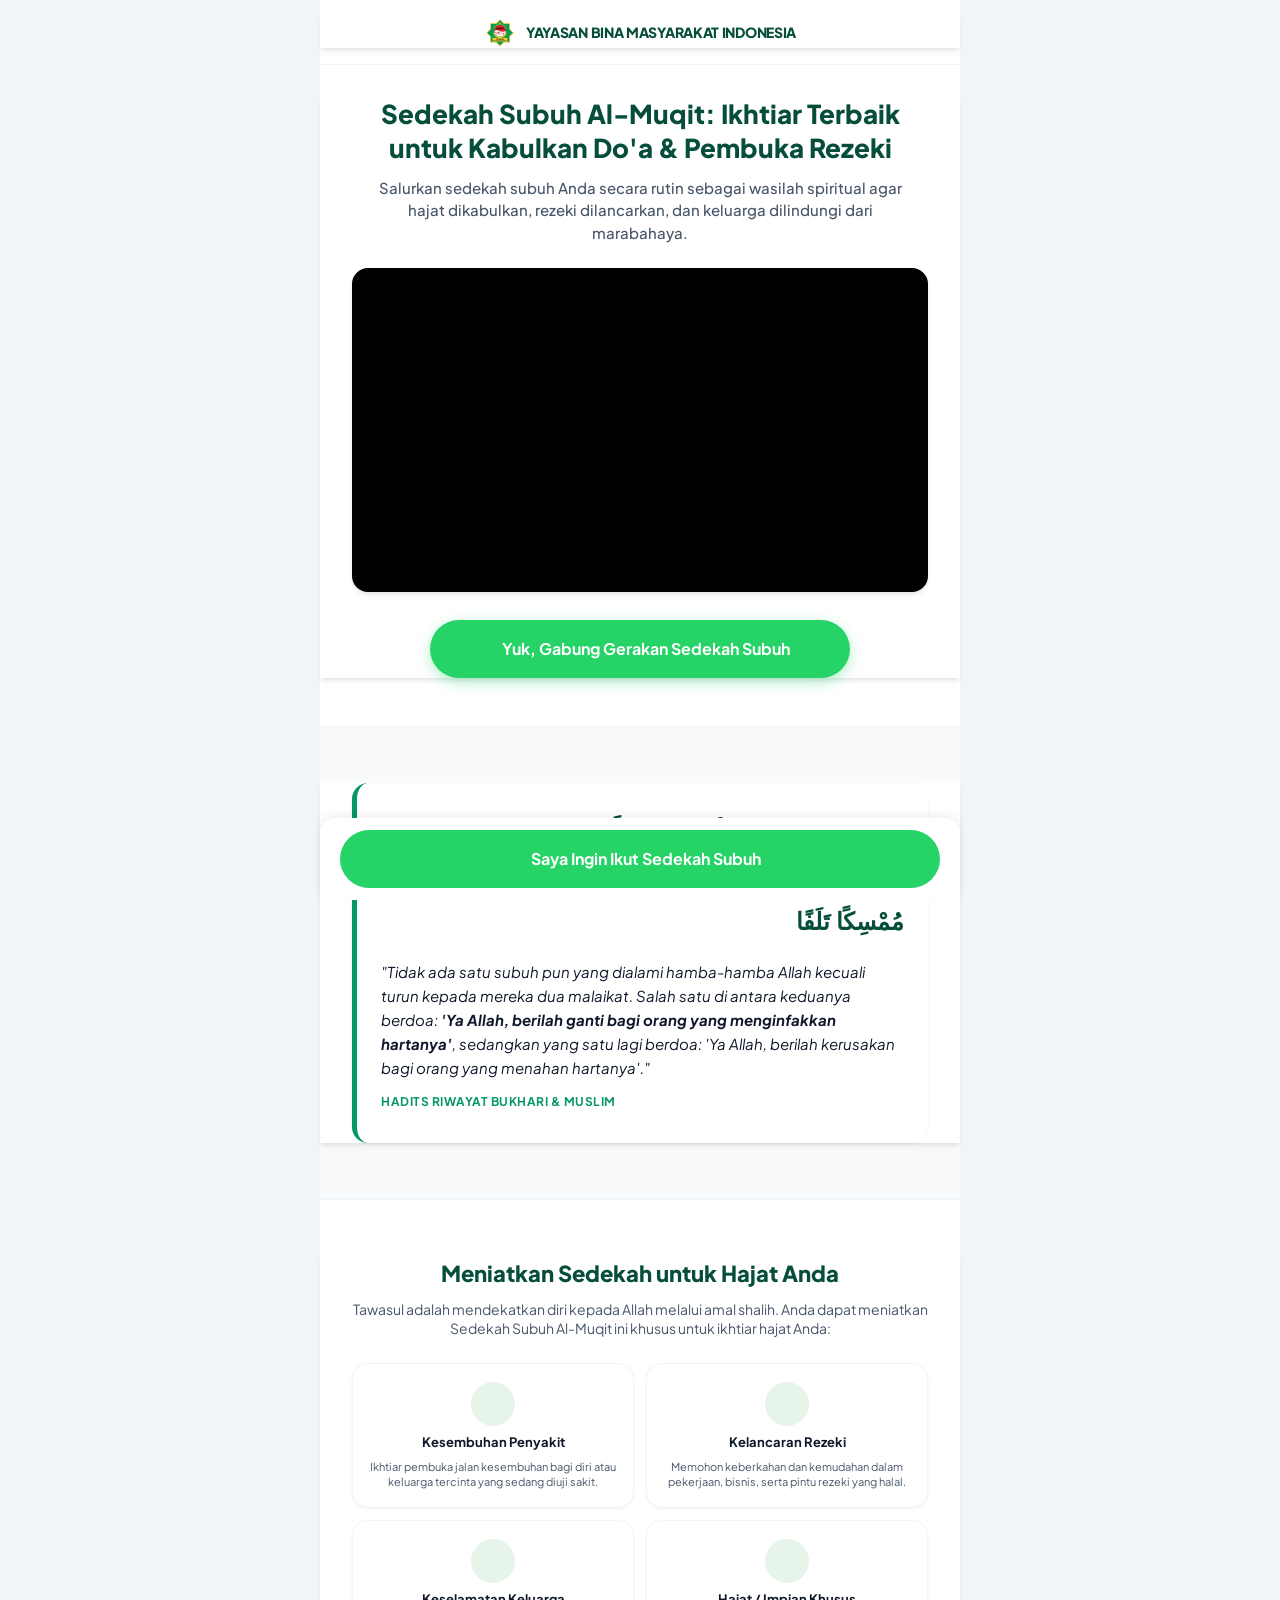
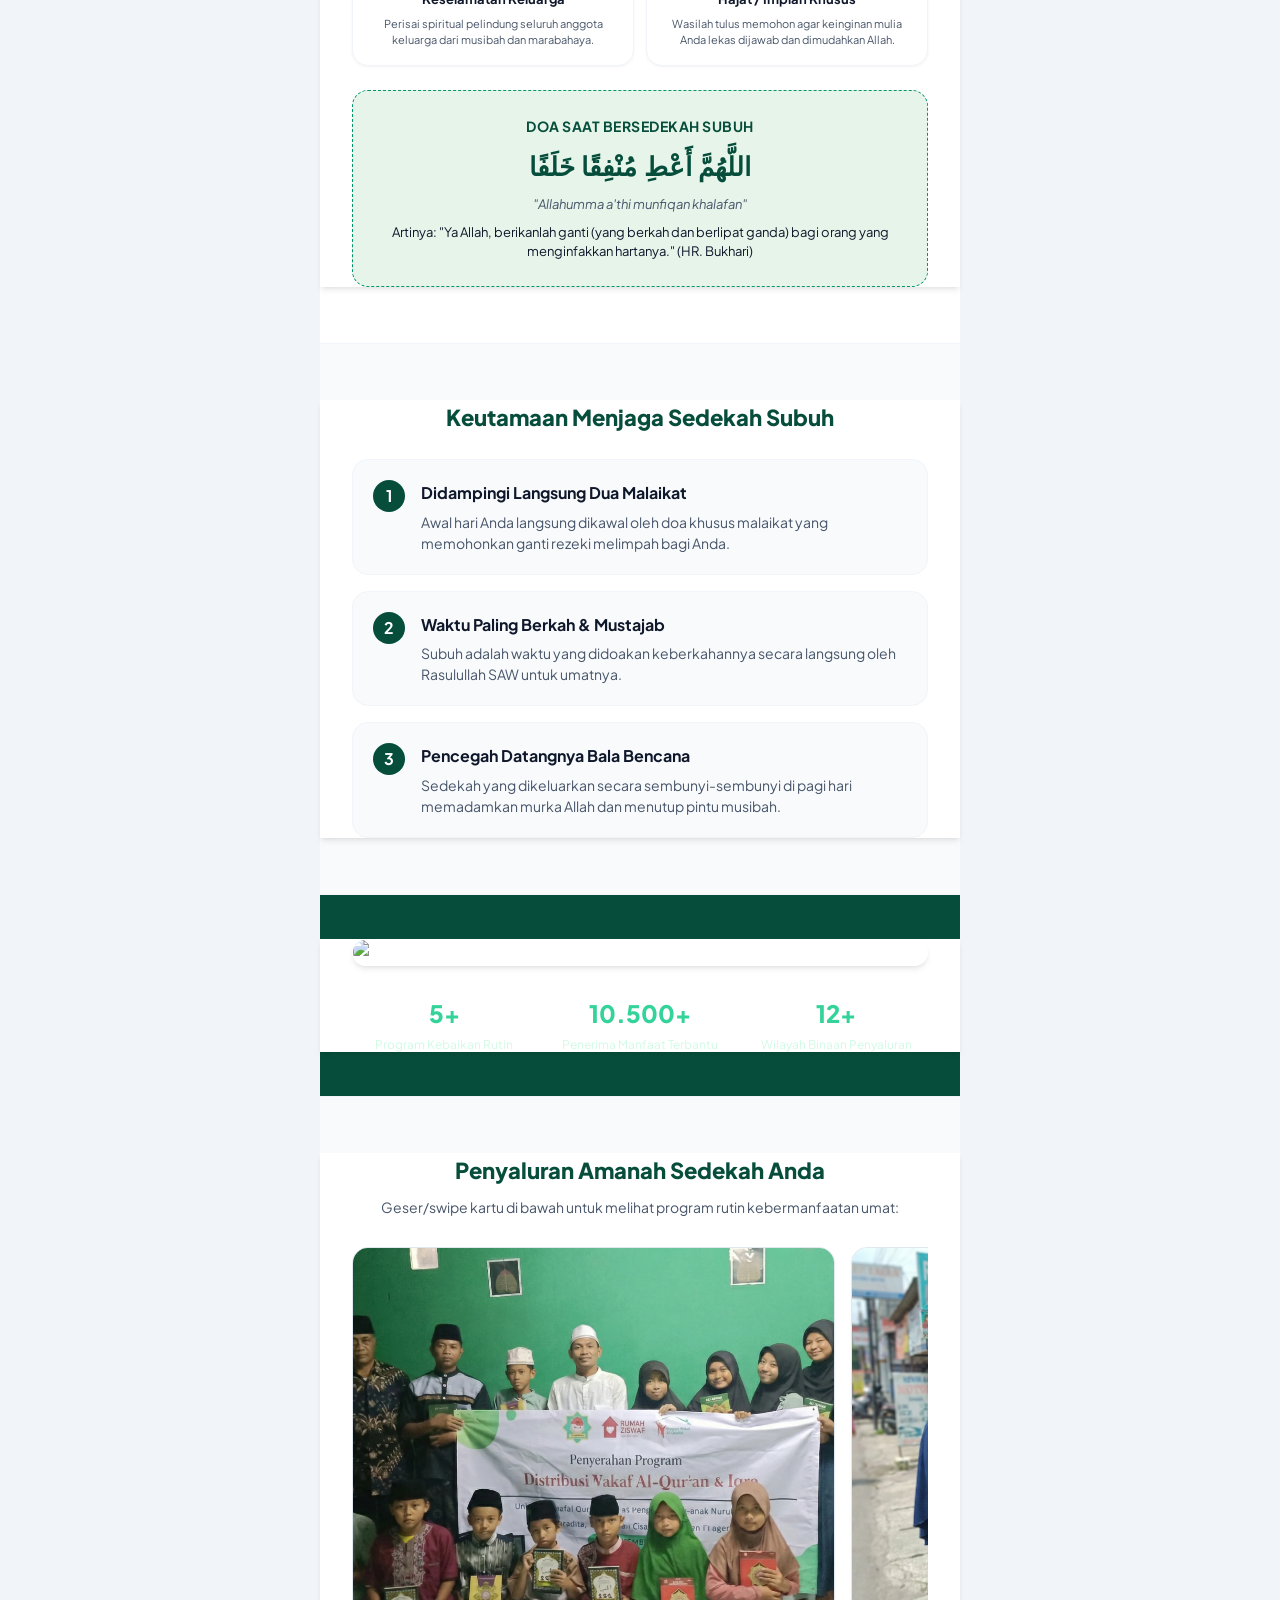
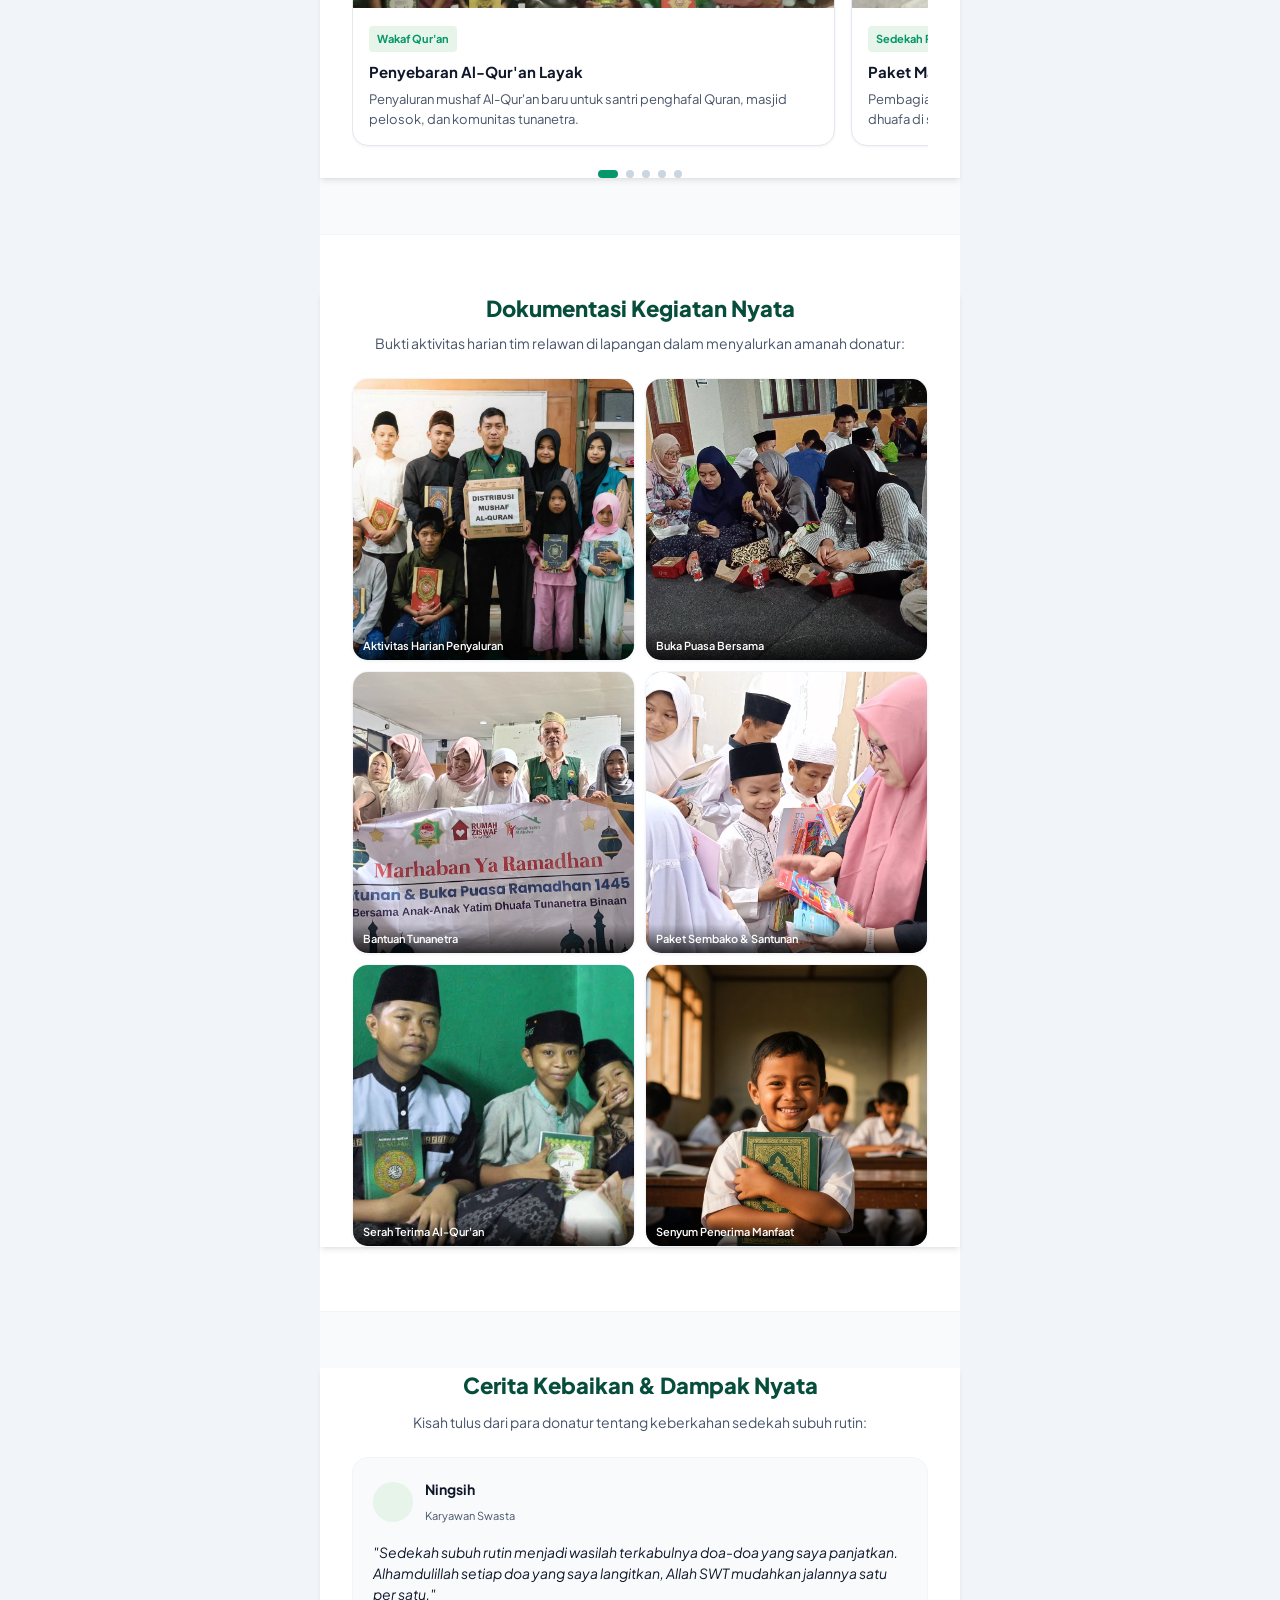
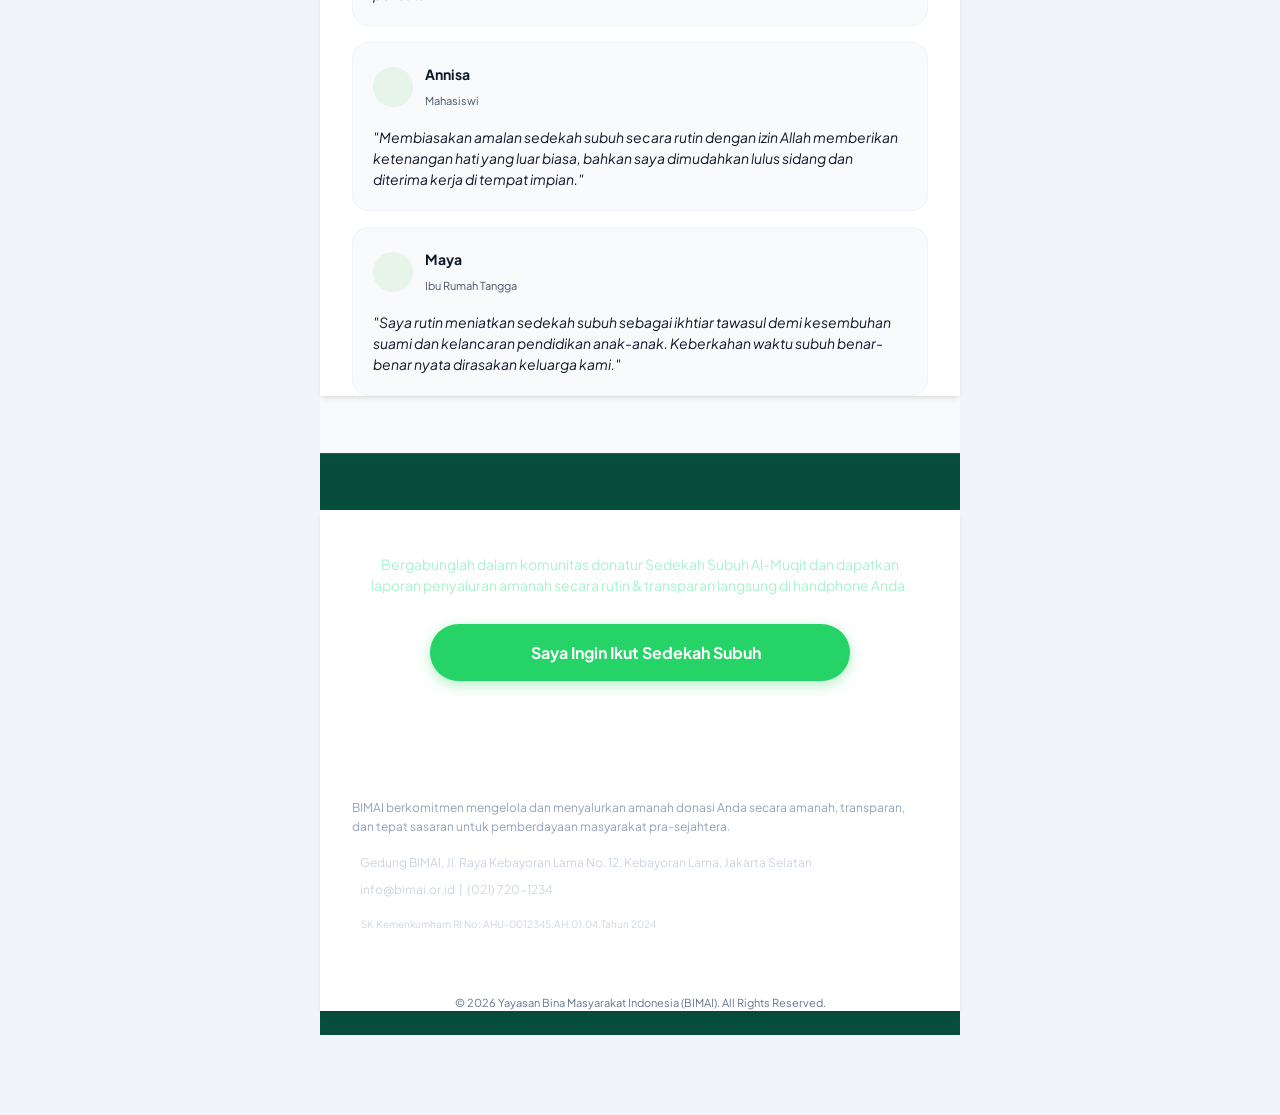
==== index.html @ 38bd503f "first commit" ====
<!DOCTYPE html>
<html lang="id">
<head>
  <meta charset="UTF-8">
  <meta name="viewport" content="width=device-width, initial-scale=1.0">
  <title>Sedekah Subuh Al-Muqit - Ikhtiar Kabulkan Do'a & Pembuka Rezeki</title>
  <meta name="description" content="Bergabunglah dengan program Sedekah Subuh Al-Muqit dari BIMAI. Ikhtiar rutin sebagai wasilah terkabulnya doa, pembuka rezeki, dan penolak bala bencana.">
  <link rel="stylesheet" href="style.css">
  <link rel="shortcut icon" href="images/bimai.ico" type="image/x-icon">
  <!-- RemixIcon CDN untuk ikon WA dan ikon pendukung yang tajam -->
  <link href="https://cdn.jsdelivr.net/npm/remixicon@4.2.0/fonts/remixicon.css" rel="stylesheet">
</head>
<body>

  <!-- Header Brand -->
  <header class="brand-header">
    <div class="container brand-container">
      <img src="images/bimai.ico" alt="Logo BIMAI" class="brand-logo" onerror="this.src='images/bimai-hero.ico'">
      <span class="brand-title">Yayasan Bina Masyarakat Indonesia</span>
    </div>
  </header>

  <!-- Hero Section -->
  <section class="hero">
    <div class="container">
      <h1>Sedekah Subuh Al-Muqit: Ikhtiar Terbaik untuk Kabulkan Do'a & Pembuka Rezeki</h1>
      <p>Salurkan sedekah subuh Anda secara rutin sebagai wasilah spiritual agar hajat dikabulkan, rezeki dilancarkan, dan keluarga dilindungi dari marabahaya.</p>
      
      <!-- Video YouTube -->
      <div class="video-container">
        <iframe 
          src="https://www.youtube.com/embed/Hji4u691yZk?autoplay=1&mute=0&rel=0" 
          title="Video Penjelasan Sedekah Subuh Al-Muqit" 
          allow="accelerometer; autoplay; clipboard-write; encrypted-media; gyroscope; picture-in-picture; web-share" 
          referrerpolicy="strict-origin-when-cross-origin" 
          allowfullscreen>
        </iframe>
      </div>

      <!-- CTA Button Utama -->
      <a href="https://chat.whatsapp.com/K123456789abc" class="btn-whatsapp" id="cta-hero" target="_blank" rel="noopener noreferrer">
        <i class="ri-whatsapp-fill"></i>
        Yuk, Gabung Gerakan Sedekah Subuh
      </a>
    </div>
  </section>

  <!-- Dalil & Ayat Section -->
  <section class="dalil-section bg-alt">
    <div class="container">
      <div class="dalil-card">
        <p class="dalil-arabic">مَا مِنْ يَوْmٍ يُصْبِحُ الْعِبَادُ فِيهِ إِلاَّ مَلَكَانِ يَنْزِلاَنِ فَيَقُولُ أَحَدُهُمَا اللَّهُمَّ أَعْطِ مُنْفِقًا خَلَفًا ، وَيَقُولُ الآخَرُ اللَّهُمَّ أَعْطِ مُمْسِكًا تَلَفًا</p>
        <p class="dalil-translation">
          "Tidak ada satu subuh pun yang dialami hamba-hamba Allah kecuali turun kepada mereka dua malaikat. Salah satu di antara keduanya berdoa: <strong>'Ya Allah, berilah ganti bagi orang yang menginfakkan hartanya'</strong>, sedangkan yang satu lagi berdoa: 'Ya Allah, berilah kerusakan bagi orang yang menahan hartanya'."
        </p>
        <p class="dalil-source">Hadits Riwayat Bukhari & Muslim</p>
      </div>
    </div>
  </section>

  <!-- Wasilah / Tawasul Hajat Section (ATM - Turning Point) -->
  <section>
    <div class="container">
      <h2 class="wasilah-title">Meniatkan Sedekah untuk Hajat Anda</h2>
      <p class="wasilah-subtitle">Tawasul adalah mendekatkan diri kepada Allah melalui amal shalih. Anda dapat meniatkan Sedekah Subuh Al-Muqit ini khusus untuk ikhtiar hajat Anda:</p>
      
      <div class="wasilah-grid">
        <!-- Wasilah 1 -->
        <div class="wasilah-card">
          <div class="wasilah-icon"><i class="ri-heart-pulse-line"></i></div>
          <h4>Kesembuhan Penyakit</h4>
          <p>Ikhtiar pembuka jalan kesembuhan bagi diri atau keluarga tercinta yang sedang diuji sakit.</p>
        </div>
        
        <!-- Wasilah 2 -->
        <div class="wasilah-card">
          <div class="wasilah-icon"><i class="ri-briefcase-line"></i></div>
          <h4>Kelancaran Rezeki</h4>
          <p>Memohon keberkahan dan kemudahan dalam pekerjaan, bisnis, serta pintu rezeki yang halal.</p>
        </div>
        
        <!-- Wasilah 3 -->
        <div class="wasilah-card">
          <div class="wasilah-icon"><i class="ri-home-4-line"></i></div>
          <h4>Keselamatan Keluarga</h4>
          <p>Perisai spiritual pelindung seluruh anggota keluarga dari musibah dan marabahaya.</p>
        </div>
        
        <!-- Wasilah 4 -->
        <div class="wasilah-card">
          <div class="wasilah-icon"><i class="ri-compass-3-line"></i></div>
          <h4>Hajat / Impian Khusus</h4>
          <p>Wasilah tulus memohon agar keinginan mulia Anda lekas dijawab dan dimudahkan Allah.</p>
        </div>
      </div>

      <!-- Lafadz Doa Sedekah Subuh (Edukasi Praktis) -->
      <div class="prayer-box">
        <p class="prayer-title">Doa Saat Bersedekah Subuh</p>
        <p class="prayer-arabic">اللَّهُمَّ أَعْطِ مُنْفِقًا خَلَفًا</p>
        <p class="prayer-latin">"Allahumma a'thi munfiqan khalafan"</p>
        <p class="prayer-translation">Artinya: "Ya Allah, berikanlah ganti (yang berkah dan berlipat ganda) bagi orang yang menginfakkan hartanya." (HR. Bukhari)</p>
      </div>
    </div>
  </section>

  <!-- Keutamaan Section -->
  <section class="bg-alt">
    <div class="container">
      <h2 class="keutamaan-title">Keutamaan Menjaga Sedekah Subuh</h2>
      <div class="benefit-list">
        
        <div class="benefit-item">
          <div class="benefit-number">1</div>
          <div class="benefit-text">
            <h3>Didampingi Langsung Dua Malaikat</h3>
            <p>Awal hari Anda langsung dikawal oleh doa khusus malaikat yang memohonkan ganti rezeki melimpah bagi Anda.</p>
          </div>
        </div>

        <div class="benefit-item">
          <div class="benefit-number">2</div>
          <div class="benefit-text">
            <h3>Waktu Paling Berkah & Mustajab</h3>
            <p>Subuh adalah waktu yang didoakan keberkahannya secara langsung oleh Rasulullah SAW untuk umatnya.</p>
          </div>
        </div>

        <div class="benefit-item">
          <div class="benefit-number">3</div>
          <div class="benefit-text">
            <h3>Pencegah Datangnya Bala Bencana</h3>
            <p>Sedekah yang dikeluarkan secara sembunyi-sembunyi di pagi hari memadamkan murka Allah dan menutup pintu musibah.</p>
          </div>
        </div>

      </div>
    </div>
  </section>

  <!-- Statistik Realisasi Section (ATM - Counter) -->
  <section class="stats-section">
    <div class="container">
      <!-- Media Dampak Utama -->
      <div class="stats-img-container">
        <img src="images/dampak.webp" alt="Laporan Penyaluran Dampak BIMAI" loading="lazy">
      </div>
      
      <div class="stats-grid">
        <div class="stats-item">
          <span class="stats-number">5+</span>
          <span class="stats-label">Program Kebaikan Rutin</span>
        </div>
        <div class="stats-item">
          <span class="stats-number">10.500+</span>
          <span class="stats-label">Penerima Manfaat Terbantu</span>
        </div>
        <div class="stats-item">
          <span class="stats-number">12+</span>
          <span class="stats-label">Wilayah Binaan Penyaluran</span>
        </div>
      </div>
    </div>
  </section>

  <!-- Galeri Penyaluran Amanah (Carousel Section) -->
  <section class="bg-alt">
    <div class="container">
      <h2 class="gallery-title">Penyaluran Amanah Sedekah Anda</h2>
      <p class="gallery-subtitle">Geser/swipe kartu di bawah untuk melihat program rutin kebermanfaatan umat:</p>
      
      <div class="gallery-carousel-wrapper">
        <div class="gallery-carousel" id="gallery-carousel">
          
          <!-- Item 1 -->
          <div class="gallery-item">
            <div class="gallery-img-container">
              <img src="images/distribusi-wakaf-qur'an.webp" alt="Distribusi Wakaf Quran" loading="lazy">
            </div>
            <div class="gallery-info">
              <span class="gallery-tag">Wakaf Qur'an</span>
              <h4>Penyebaran Al-Qur'an Layak</h4>
              <p>Penyaluran mushaf Al-Qur'an baru untuk santri penghafal Quran, masjid pelosok, dan komunitas tunanetra.</p>
            </div>
          </div>

          <!-- Item 2 -->
          <div class="gallery-item">
            <div class="gallery-img-container">
              <img src="images/jum'at-berkah.webp" alt="Program Jumat Berkah" loading="lazy">
            </div>
            <div class="gallery-info">
              <span class="gallery-tag">Sedekah Pangan</span>
              <h4>Paket Makanan Jumat Berkah</h4>
              <p>Pembagian makanan bergizi gratis untuk jemaah subuh, pekerja harian, dan dhuafa di sekitar kita.</p>
            </div>
          </div>

          <!-- Item 3 -->
          <div class="gallery-item">
            <div class="gallery-img-container">
              <img src="images/santunan.webp" alt="Santunan Yatim & Dhuafa" loading="lazy">
            </div>
            <div class="gallery-info">
              <span class="gallery-tag">Santunan Sosial</span>
              <h4>Santunan Tunanetra & Yatim</h4>
              <p>Penyaluran bantuan dana kebutuhan pokok dan pendampingan kesejahteraan bagi penyandang disabilitas serta anak yatim.</p>
            </div>
          </div>

          <!-- Item 4 -->
          <div class="gallery-item">
            <div class="gallery-img-container">
              <img src="images/program-rumah-belajar.jpg" alt="Rumah Belajar BIMAI" loading="lazy">
            </div>
            <div class="gallery-info">
              <span class="gallery-tag">Pendidikan Gratis</span>
              <h4>Pembinaan Rumah Belajar</h4>
              <p>Bimbingan belajar dan pendidikan karakter gratis bagi anak-anak dari keluarga pra-sejahtera agar tetap bisa meraih cita-cita.</p>
            </div>
          </div>

          <!-- Item 5 -->
          <div class="gallery-item">
            <div class="gallery-img-container">
              <img src="images/doa-bersama.webp" alt="Program Doa Bersama" loading="lazy">
            </div>
            <div class="gallery-info">
              <span class="gallery-tag">Doa Bersama</span>
              <h4>Doa Bersama Penerima Manfaat</h4>
              <p>Menyelenggarakan doa bersama santri yatim penghafal Quran untuk mendoakan hajat khusus para donatur.</p>
            </div>
          </div>

        </div>

        <!-- Carousel Dots -->
        <div class="carousel-dots">
          <span class="dot active" onclick="scrollToSlide(0)"></span>
          <span class="dot" onclick="scrollToSlide(1)"></span>
          <span class="dot" onclick="scrollToSlide(2)"></span>
          <span class="dot" onclick="scrollToSlide(3)"></span>
          <span class="dot" onclick="scrollToSlide(4)"></span>
        </div>
      </div>
    </div>
  </section>

  <!-- Galeri Dokumentasi Aktivitas Nyata Grid (Mewakili Semua Gambar Kegiatan) -->
  <section class="activity-grid-section">
    <div class="container">
      <h2 class="activity-grid-title">Dokumentasi Kegiatan Nyata</h2>
      <p class="activity-grid-subtitle">Bukti aktivitas harian tim relawan di lapangan dalam menyalurkan amanah donatur:</p>
      
      <div class="activity-grid">
        <!-- Foto 1: Activity Program -->
        <div class="activity-grid-item">
          <img src="images/activity-program.webp" alt="Aktivitas Harian Relawan" loading="lazy">
          <div class="activity-grid-caption">Aktivitas Harian Penyaluran</div>
        </div>

        <!-- Foto 2: Bukber -->
        <div class="activity-grid-item">
          <img src="images/bukber.webp" alt="Buka Puasa Bersama Dhuafa" loading="lazy">
          <div class="activity-grid-caption">Buka Puasa Bersama</div>
        </div>

        <!-- Foto 3: Tunanetra -->
        <div class="activity-grid-item">
          <img src="images/tunanetra.webp" alt="Pembinaan Tunanetra" loading="lazy">
          <div class="activity-grid-caption">Bantuan Tunanetra</div>
        </div>

        <!-- Foto 4: Santunan2 -->
        <div class="activity-grid-item">
          <img src="images/santunan2.webp" alt="Santunan Sembako Yatim" loading="lazy">
          <div class="activity-grid-caption">Paket Sembako & Santunan</div>
        </div>

        <!-- Foto 5: Wakaf Quran -->
        <div class="activity-grid-item">
          <img src="images/wakaf-quran.webp" alt="Serah Terima Al-Qur'an" loading="lazy">
          <div class="activity-grid-caption">Serah Terima Al-Qur'an</div>
        </div>

        <!-- Foto 6: Impact Photo -->
        <div class="activity-grid-item">
          <img src="images/impact-photo.jpg" alt="Senyum Kebahagiaan Dhuafa" loading="lazy">
          <div class="activity-grid-caption">Senyum Penerima Manfaat</div>
        </div>
      </div>
    </div>
  </section>

  <!-- Testimonials Section (ATM - Donatur Perspective) -->
  <section class="testi-section bg-alt">
    <div class="container">
      <h2 class="testi-title">Cerita Kebaikan & Dampak Nyata</h2>
      <p class="testi-subtitle">Kisah tulus dari para donatur tentang keberkahan sedekah subuh rutin:</p>
      
      <div class="testi-list">
        <!-- Testi 1 -->
        <div class="testi-item">
          <div class="testi-user">
            <div class="testi-avatar"><i class="ri-user-heart-line"></i></div>
            <div class="testi-meta">
              <h4>Ningsih</h4>
              <span>Karyawan Swasta</span>
            </div>
          </div>
          <div class="testi-stars">
            <i class="ri-star-fill"></i><i class="ri-star-fill"></i><i class="ri-star-fill"></i><i class="ri-star-fill"></i><i class="ri-star-fill"></i>
          </div>
          <p class="testi-content">
            "Sedekah subuh rutin menjadi wasilah terkabulnya doa-doa yang saya panjatkan. Alhamdulillah setiap doa yang saya langitkan, Allah SWT mudahkan jalannya satu per satu."
          </p>
        </div>

        <!-- Testi 2 -->
        <div class="testi-item">
          <div class="testi-user">
            <div class="testi-avatar"><i class="ri-user-star-line"></i></div>
            <div class="testi-meta">
              <h4>Annisa</h4>
              <span>Mahasiswi</span>
            </div>
          </div>
          <div class="testi-stars">
            <i class="ri-star-fill"></i><i class="ri-star-fill"></i><i class="ri-star-fill"></i><i class="ri-star-fill"></i><i class="ri-star-fill"></i>
          </div>
          <p class="testi-content">
            "Membiasakan amalan sedekah subuh secara rutin dengan izin Allah memberikan ketenangan hati yang luar biasa, bahkan saya dimudahkan lulus sidang dan diterima kerja di tempat impian."
          </p>
        </div>

        <!-- Testi 3 -->
        <div class="testi-item">
          <div class="testi-user">
            <div class="testi-avatar"><i class="ri-home-heart-line"></i></div>
            <div class="testi-meta">
              <h4>Maya</h4>
              <span>Ibu Rumah Tangga</span>
            </div>
          </div>
          <div class="testi-stars">
            <i class="ri-star-fill"></i><i class="ri-star-fill"></i><i class="ri-star-fill"></i><i class="ri-star-fill"></i><i class="ri-star-fill"></i>
          </div>
          <p class="testi-content">
            "Saya rutin meniatkan sedekah subuh sebagai ikhtiar tawasul demi kesembuhan suami dan kelancaran pendidikan anak-anak. Keberkahan waktu subuh benar-benar nyata dirasakan keluarga kami."
          </p>
        </div>
      </div>
    </div>
  </section>

  <!-- Bottom Area: Combined CTA & Footer (Unified Premium Dark Section) -->
  <footer class="bottom-area">
    <div class="container">
      
      <!-- Final CTA -->
      <div class="final-cta-block text-center">
        <h3>Mulai Keberkahan Subuh Anda Hari Ini</h3>
        <p>Bergabunglah dalam komunitas donatur Sedekah Subuh Al-Muqit dan dapatkan laporan penyaluran amanah secara rutin & transparan langsung di handphone Anda.</p>
        <a href="https://chat.whatsapp.com/K123456789abc" class="btn-whatsapp" id="cta-bottom" target="_blank" rel="noopener noreferrer">
          <i class="ri-whatsapp-fill"></i>
          Saya Ingin Ikut Sedekah Subuh
        </a>
      </div>
      
      <hr class="bottom-divider">
      
      <!-- Footer Info -->
      <div class="footer-info">
        <div class="footer-brand">
          <img src="images/bimai.ico" alt="Logo BIMAI" class="footer-logo" onerror="this.src='images/bimai-hero.ico'">
          <h4>Yayasan Bina Masyarakat Indonesia</h4>
        </div>
        <p class="footer-desc">BIMAI berkomitmen mengelola dan menyalurkan amanah donasi Anda secara amanah, transparan, dan tepat sasaran untuk pemberdayaan masyarakat pra-sejahtera.</p>
        
        <div class="footer-contact">
          <p><i class="ri-map-pin-line"></i> <span>Gedung BIMAI, Jl. Raya Kebayoran Lama No. 12, Kebayoran Lama, Jakarta Selatan</span></p>
          <p><i class="ri-mail-line"></i> <span>info@bimai.or.id &nbsp;|&nbsp; <i class="ri-phone-line"></i> (021) 720-1234</span></p>
          <p class="legal-badge">SK Kemenkumham RI No: AHU-0012345.AH.01.04.Tahun 2024</p>
        </div>
      </div>
      
      <div class="footer-copyright text-center">
        <p>&copy; 2026 Yayasan Bina Masyarakat Indonesia (BIMAI). All Rights Reserved.</p>
      </div>
      
    </div>
  </footer>

  <!-- Floating CTA Button for Mobile -->
  <div class="floating-cta">
    <a href="https://chat.whatsapp.com/K123456789abc" class="btn-whatsapp" id="cta-floating" target="_blank" rel="noopener noreferrer">
      <i class="ri-whatsapp-fill"></i>
      Saya Ingin Ikut Sedekah Subuh
    </a>
  </div>

  <!-- Carousel Navigation Script -->
  <script>
    const carousel = document.getElementById('gallery-carousel');
    const dots = document.querySelectorAll('.carousel-dots .dot');

    carousel.addEventListener('scroll', () => {
      const width = carousel.offsetWidth;
      const scrollLeft = carousel.scrollLeft;
      // Lebar tiap slide di CSS adalah 85% dari lebar viewport ditambah gap 16px.
      const cardWidth = width * 0.85 + 16;
      const index = Math.round(scrollLeft / cardWidth);
      
      dots.forEach((dot, idx) => {
        if (idx === index) {
          dot.classList.add('active');
        } else {
          dot.classList.remove('active');
        }
      });
    });

    function scrollToSlide(idx) {
      const width = carousel.offsetWidth;
      const cardWidth = width * 0.85 + 16;
      carousel.scrollTo({
        left: idx * cardWidth,
        behavior: 'smooth'
      });
    }
  </script>

</body>
</html>
---- style.css ----
@import url('https://fonts.googleapis.com/css2?family=Plus+Jakarta+Sans:wght@400;500;600;700;800&display=swap');

:root {
  --primary: #064e3b; /* Hijau tua elegan */
  --primary-light: #e6f4ea; /* Hijau muda lembut */
  --accent: #059669; /* Hijau emerald */
  --whatsapp: #25d366; /* Warna khas WhatsApp */
  --whatsapp-hover: #20ba5a;
  --text-main: #0f172a; /* Hitam pekat kontras tinggi */
  --text-muted: #475569; /* Abu-abu kontras cukup */
  --bg-light: #f8fafc; /* Abu-abu sangat muda */
  --bg-white: #ffffff;
  --font-main: 'Plus Jakarta Sans', -apple-system, BlinkMacSystemFont, "Segoe UI", Roboto, Helvetica, Arial, sans-serif;
  --shadow-sm: 0 1px 3px rgba(0,0,0,0.05);
  --shadow-md: 0 4px 6px -1px rgba(0,0,0,0.08), 0 2px 4px -2px rgba(0,0,0,0.08);
  --radius: 16px;
}

* {
  box-sizing: border-box;
  margin: 0;
  padding: 0;
}

body {
  font-family: var(--font-main);
  background-color: var(--bg-light);
  color: var(--text-main);
  line-height: 1.6;
  -webkit-font-smoothing: antialiased;
  padding-bottom: 80px; /* Spasi untuk floating CTA */
  font-size: 16px;
}

/* Container */
.container {
  width: 100%;
  max-width: 640px; /* Ukuran optimal layar HP & kenyamanan baca */
  margin: 0 auto;
  padding: 0 20px;
}

.text-center {
  text-align: center;
}

/* Header / Brand */
.brand-header {
  padding: 16px 0;
  background-color: var(--bg-white);
  border-bottom: 1px solid #f1f5f9;
}

.brand-container {
  display: flex;
  align-items: center;
  justify-content: center;
  gap: 10px;
}

.brand-logo {
  height: 32px;
  width: 32px;
  object-fit: contain;
}

.brand-title {
  font-size: 14px;
  font-weight: 800;
  color: var(--primary);
  line-height: 1.2;
  letter-spacing: -0.3px;
  text-transform: uppercase;
}

/* Section General */
section {
  padding: 56px 0;
  background-color: var(--bg-white);
}

section.bg-alt {
  background-color: var(--bg-light);
  border-top: 1px solid #f1f5f9;
  border-bottom: 1px solid #f1f5f9;
}

/* Hero Section */
.hero {
  padding: 32px 0 48px 0;
  text-align: center;
  background-color: var(--bg-white);
}

.hero h1 {
  font-size: 26px;
  font-weight: 800;
  color: var(--primary);
  line-height: 1.3;
  margin-bottom: 12px;
}

.hero p {
  font-size: 15px;
  color: var(--text-muted);
  max-width: 95%;
  margin: 0 auto 24px auto;
  font-weight: 500;
  line-height: 1.5;
}

/* Video Wrapper (YouTube Responsive) */
.video-container {
  position: relative;
  width: 100%;
  padding-bottom: 56.25%; /* 16:9 aspect ratio */
  height: 0;
  overflow: hidden;
  border-radius: var(--radius);
  box-shadow: var(--shadow-md);
  margin-bottom: 28px;
  background: #000;
}

.video-container iframe {
  position: absolute;
  top: 0;
  left: 0;
  width: 100%;
  height: 100%;
  border: 0;
}

/* Button CTA */
.btn-whatsapp {
  display: inline-flex;
  align-items: center;
  justify-content: center;
  gap: 12px;
  background-color: var(--whatsapp);
  color: var(--bg-white);
  text-decoration: none;
  font-weight: 700;
  font-size: 16px;
  padding: 16px 28px;
  border-radius: 50px;
  box-shadow: 0 4px 14px rgba(37, 211, 102, 0.35);
  transition: all 0.2s ease;
  width: 100%;
  max-width: 420px;
  border: none;
  cursor: pointer;
}

.btn-whatsapp:hover, .btn-whatsapp:active {
  background-color: var(--whatsapp-hover);
  transform: translateY(-1px);
  box-shadow: 0 6px 20px rgba(37, 211, 102, 0.5);
}

.btn-whatsapp i {
  font-size: 22px;
  line-height: 1;
}

/* Dalil / Kutipan Section */
.dalil-section {
  text-align: center;
  background-color: var(--primary-light);
  border-top: none;
  border-bottom: none;
}

.dalil-card {
  background-color: var(--bg-white);
  padding: 32px 24px;
  border-radius: var(--radius);
  box-shadow: var(--shadow-sm);
  border-left: 5px solid var(--accent);
  text-align: left;
}

.dalil-arabic {
  font-family: "Times New Roman", Times, serif;
  font-size: 24px;
  line-height: 1.8;
  text-align: right;
  direction: rtl;
  margin-bottom: 16px;
  color: var(--primary);
  font-weight: bold;
}

.dalil-translation {
  font-size: 15px;
  font-style: italic;
  color: var(--text-main);
  margin-bottom: 12px;
  line-height: 1.6;
}

.dalil-source {
  font-size: 12px;
  font-weight: 700;
  color: var(--accent);
  text-transform: uppercase;
  letter-spacing: 0.5px;
}

/* Wasilah / Tawasul Section */
.wasilah-title {
  font-size: 22px;
  font-weight: 800;
  color: var(--primary);
  margin-bottom: 8px;
  text-align: center;
}

.wasilah-subtitle {
  font-size: 14px;
  color: var(--text-muted);
  text-align: center;
  margin-bottom: 24px;
  line-height: 1.4;
}

.wasilah-grid {
  display: grid;
  grid-template-columns: 1fr 1fr; /* Grid 2 kolom di mobile */
  gap: 12px;
}

.wasilah-card {
  background: var(--bg-white);
  border: 1px solid #f1f5f9;
  padding: 18px 14px;
  border-radius: var(--radius);
  text-align: center;
  box-shadow: var(--shadow-sm);
  display: flex;
  flex-direction: column;
  align-items: center;
  gap: 8px;
}

.wasilah-icon {
  width: 44px;
  height: 44px;
  background: var(--primary-light);
  color: var(--primary);
  border-radius: 50%;
  display: flex;
  align-items: center;
  justify-content: center;
  font-size: 20px;
}

.wasilah-card h4 {
  font-size: 13px;
  font-weight: 700;
  color: var(--text-main);
  line-height: 1.3;
}

.wasilah-card p {
  font-size: 11px;
  color: var(--text-muted);
  line-height: 1.4;
}

/* Doa Box / Prayer Box */
.prayer-box {
  background-color: var(--primary-light);
  border: 1.5px dashed var(--accent);
  padding: 24px 20px;
  border-radius: var(--radius);
  text-align: center;
  margin-top: 24px;
}

.prayer-title {
  font-weight: 700;
  color: var(--primary);
  font-size: 14px;
  margin-bottom: 12px;
  text-transform: uppercase;
  letter-spacing: 0.5px;
}

.prayer-arabic {
  font-family: "Times New Roman", Times, serif;
  font-size: 26px;
  font-weight: 700;
  color: var(--primary);
  margin-bottom: 8px;
  line-height: 1.4;
}

.prayer-latin {
  font-size: 13px;
  font-style: italic;
  color: var(--text-muted);
  margin-bottom: 8px;
}

.prayer-translation {
  font-size: 13px;
  color: var(--text-main);
  line-height: 1.5;
}

/* Keutamaan / Manfaat Section */
.keutamaan-title {
  font-size: 22px;
  font-weight: 800;
  color: var(--primary);
  margin-bottom: 24px;
  text-align: center;
}

.benefit-list {
  display: flex;
  flex-direction: column;
  gap: 16px;
}

.benefit-item {
  display: flex;
  gap: 16px;
  background: var(--bg-light);
  padding: 20px;
  border-radius: var(--radius);
  align-items: flex-start;
  border: 1px solid #f1f5f9;
}

.benefit-number {
  background: var(--primary);
  color: var(--bg-white);
  width: 32px;
  height: 32px;
  display: flex;
  align-items: center;
  justify-content: center;
  border-radius: 50%;
  font-weight: 700;
  font-size: 16px;
  flex-shrink: 0;
}

.benefit-text h3 {
  font-size: 16px;
  font-weight: 700;
  color: var(--text-main);
  margin-bottom: 6px;
}

.benefit-text p {
  font-size: 14px;
  color: var(--text-muted);
  line-height: 1.5;
}

/* Stats Section (Realisasi/Counter) */
.stats-section {
  background-color: var(--primary);
  color: var(--bg-white);
  padding: 44px 0;
  border-top: none;
  border-bottom: none;
}

.stats-img-container {
  width: 100%;
  border-radius: var(--radius);
  overflow: hidden;
  box-shadow: var(--shadow-md);
  margin-bottom: 28px;
  border: 1px solid rgba(255, 255, 255, 0.15);
}

.stats-img-container img {
  width: 100%;
  height: auto;
  display: block;
}

.stats-grid {
  display: grid;
  grid-template-columns: repeat(3, 1fr); /* 3 kolom sejajar */
  gap: 12px;
  text-align: center;
}

.stats-item {
  display: flex;
  flex-direction: column;
  gap: 4px;
}

.stats-number {
  font-size: 24px;
  font-weight: 800;
  color: #34d399; /* Emerald green accent */
}

.stats-label {
  font-size: 12px;
  color: #d1fae5;
  line-height: 1.3;
}

/* Carousel Section (Amanah Penyaluran) */
.gallery-title {
  font-size: 22px;
  font-weight: 800;
  color: var(--primary);
  margin-bottom: 8px;
  text-align: center;
}

.gallery-subtitle {
  font-size: 14px;
  color: var(--text-muted);
  text-align: center;
  margin-bottom: 24px;
}

.gallery-carousel-wrapper {
  position: relative;
  width: 100%;
}

.gallery-carousel {
  display: flex;
  overflow-x: auto;
  scroll-snap-type: x mandatory;
  scroll-behavior: smooth;
  gap: 16px;
  padding: 4px 4px 20px 4px;
  -webkit-overflow-scrolling: touch;
  scrollbar-width: none; /* Firefox */
}

.gallery-carousel::-webkit-scrollbar {
  display: none; /* Chrome, Safari, Opera */
}

.gallery-carousel .gallery-item {
  flex: 0 0 85%; /* 85% lebar screen agar slide berikutnya terintip */
  scroll-snap-align: start;
  margin: 0;
  background: var(--bg-white);
  border-radius: var(--radius);
  overflow: hidden;
  box-shadow: var(--shadow-sm);
  border: 1px solid #e2e8f0;
}

.gallery-img-container {
  width: 100%;
  aspect-ratio: 4 / 3;
  overflow: hidden;
  background-color: #eaeaea;
}

.gallery-img-container img {
  width: 100%;
  height: 100%;
  object-fit: cover;
  display: block;
}

.gallery-info {
  padding: 16px;
}

.gallery-tag {
  display: inline-block;
  font-size: 11px;
  font-weight: 700;
  color: var(--accent);
  background: var(--primary-light);
  padding: 4px 8px;
  border-radius: 4px;
  margin-bottom: 8px;
}

.gallery-info h4 {
  font-size: 15px;
  font-weight: 700;
  color: var(--text-main);
  margin-bottom: 6px;
}

.gallery-info p {
  font-size: 13px;
  color: var(--text-muted);
  line-height: 1.5;
}

/* Dots indicator */
.carousel-dots {
  display: flex;
  justify-content: center;
  gap: 8px;
  margin-top: 4px;
}

.carousel-dots .dot {
  width: 8px;
  height: 8px;
  border-radius: 50%;
  background: #cbd5e1;
  transition: all 0.3s ease;
  cursor: pointer;
}

.carousel-dots .dot.active {
  background: var(--accent);
  width: 20px;
  border-radius: 4px;
}

/* Galeri Aktivitas Nyata Grid */
.activity-grid-title {
  font-size: 22px;
  font-weight: 800;
  color: var(--primary);
  margin-bottom: 8px;
  text-align: center;
}

.activity-grid-subtitle {
  font-size: 14px;
  color: var(--text-muted);
  text-align: center;
  margin-bottom: 24px;
  line-height: 1.4;
}

.activity-grid {
  display: grid;
  grid-template-columns: repeat(2, 1fr); /* 2 kolom di mobile */
  gap: 10px;
  margin-bottom: 8px;
}

.activity-grid-item {
  position: relative;
  border-radius: var(--radius);
  overflow: hidden;
  aspect-ratio: 1 / 1; /* Kotak seragam */
  box-shadow: var(--shadow-sm);
  border: 1px solid #f1f5f9;
}

.activity-grid-item img {
  width: 100%;
  height: 100%;
  object-fit: cover;
  display: block;
  transition: transform 0.3s ease;
}

.activity-grid-item:hover img, .activity-grid-item:active img {
  transform: scale(1.05);
}

.activity-grid-caption {
  position: absolute;
  bottom: 0;
  left: 0;
  right: 0;
  background: linear-gradient(transparent, rgba(0, 0, 0, 0.75));
  color: #ffffff;
  padding: 8px 10px;
  font-size: 11px;
  font-weight: 600;
  text-align: left;
  line-height: 1.2;
}

/* Testimonials Section */
.testi-title {
  font-size: 22px;
  font-weight: 800;
  color: var(--primary);
  margin-bottom: 8px;
  text-align: center;
}

.testi-subtitle {
  font-size: 14px;
  color: var(--text-muted);
  text-align: center;
  margin-bottom: 24px;
}

.testi-list {
  display: flex;
  flex-direction: column;
  gap: 16px;
}

.testi-item {
  background: var(--bg-light);
  padding: 20px;
  border-radius: var(--radius);
  border: 1px solid #f1f5f9;
}

.testi-user {
  display: flex;
  align-items: center;
  gap: 12px;
  margin-bottom: 8px;
}

.testi-avatar {
  background: var(--primary-light);
  color: var(--primary);
  width: 40px;
  height: 40px;
  border-radius: 50%;
  display: flex;
  align-items: center;
  justify-content: center;
  font-size: 20px;
}

.testi-meta h4 {
  font-size: 14px;
  font-weight: 700;
  color: var(--text-main);
}

.testi-meta span {
  font-size: 11px;
  color: var(--text-muted);
}

.testi-stars {
  color: #f59e0b; /* Amber rating stars */
  font-size: 11px;
  display: flex;
  gap: 2px;
  margin-bottom: 8px;
}

.testi-content {
  font-size: 14px;
  color: var(--text-main);
  line-height: 1.5;
  font-style: italic;
}

/* Bottom Area (Unified CTA & Footer) */
.bottom-area {
  background-color: var(--primary);
  color: #cbd5e1;
  padding: 56px 0 24px 0;
  border-top: 1px solid rgba(255, 255, 255, 0.1);
}

.final-cta-block {
  margin-bottom: 40px;
}

.final-cta-block h3 {
  font-size: 24px;
  font-weight: 800;
  color: #ffffff;
  margin-bottom: 12px;
  line-height: 1.3;
}

.final-cta-block p {
  font-size: 14px;
  color: #a7f3d0; /* Soft mint green */
  margin-bottom: 28px;
  max-width: 95%;
  margin-left: auto;
  margin-right: auto;
  line-height: 1.5;
}

.bottom-divider {
  border: none;
  border-top: 1px solid rgba(255, 255, 255, 0.1);
  margin: 32px 0;
}

.footer-info {
  display: flex;
  flex-direction: column;
  gap: 16px;
}

.footer-brand {
  display: flex;
  align-items: center;
  gap: 10px;
}

.footer-logo {
  height: 28px;
  width: 28px;
  object-fit: contain;
  filter: brightness(0) invert(1); /* Jadikan logo putih di dark background */
}

.footer-brand h4 {
  font-size: 13px;
  font-weight: 800;
  color: #ffffff;
  text-transform: uppercase;
  letter-spacing: 0.5px;
}

.footer-desc {
  font-size: 12px;
  color: #94a3b8;
  line-height: 1.6;
}

.footer-contact {
  display: flex;
  flex-direction: column;
  gap: 8px;
  font-size: 12px;
  color: #cbd5e1;
}

.footer-contact p {
  display: flex;
  align-items: flex-start;
  gap: 8px;
}

.footer-contact i {
  color: #34d399; /* Emerald accent */
  font-size: 14px;
  line-height: 1.2;
}

.legal-badge {
  display: inline-block;
  font-size: 10px;
  background: rgba(255, 255, 255, 0.08);
  padding: 4px 8px;
  border-radius: 4px;
  align-self: flex-start;
  color: #cbd5e1;
  border: 1px solid rgba(255, 255, 255, 0.1);
  margin-top: 4px;
}

.footer-copyright {
  margin-top: 40px;
  font-size: 11px;
  color: #64748b;
  border-top: 1px solid rgba(255, 255, 255, 0.05);
  padding-top: 16px;
}

/* Floating CTA for Mobile */
.floating-cta {
  position: fixed;
  bottom: 0;
  left: 0;
  right: 0;
  background: var(--bg-white);
  padding: 12px 20px;
  box-shadow: 0 -4px 10px rgba(0,0,0,0.06);
  z-index: 100;
  display: flex;
  justify-content: center;
}

.floating-cta .btn-whatsapp {
  max-width: 100%;
  box-shadow: none;
}

/* Responsive adjustment for non-mobile screen (preview comfort) */
@media (min-width: 641px) {
  body {
    background-color: #f1f5f9;
  }
  .container {
    background: var(--bg-white);
    box-shadow: var(--shadow-md);
    padding: 0 32px;
  }
  .brand-header, section, .bottom-area {
    max-width: 640px;
    margin: 0 auto;
  }
  .floating-cta {
    max-width: 640px;
    margin: 0 auto;
    border-radius: 16px 16px 0 0;
  }
}
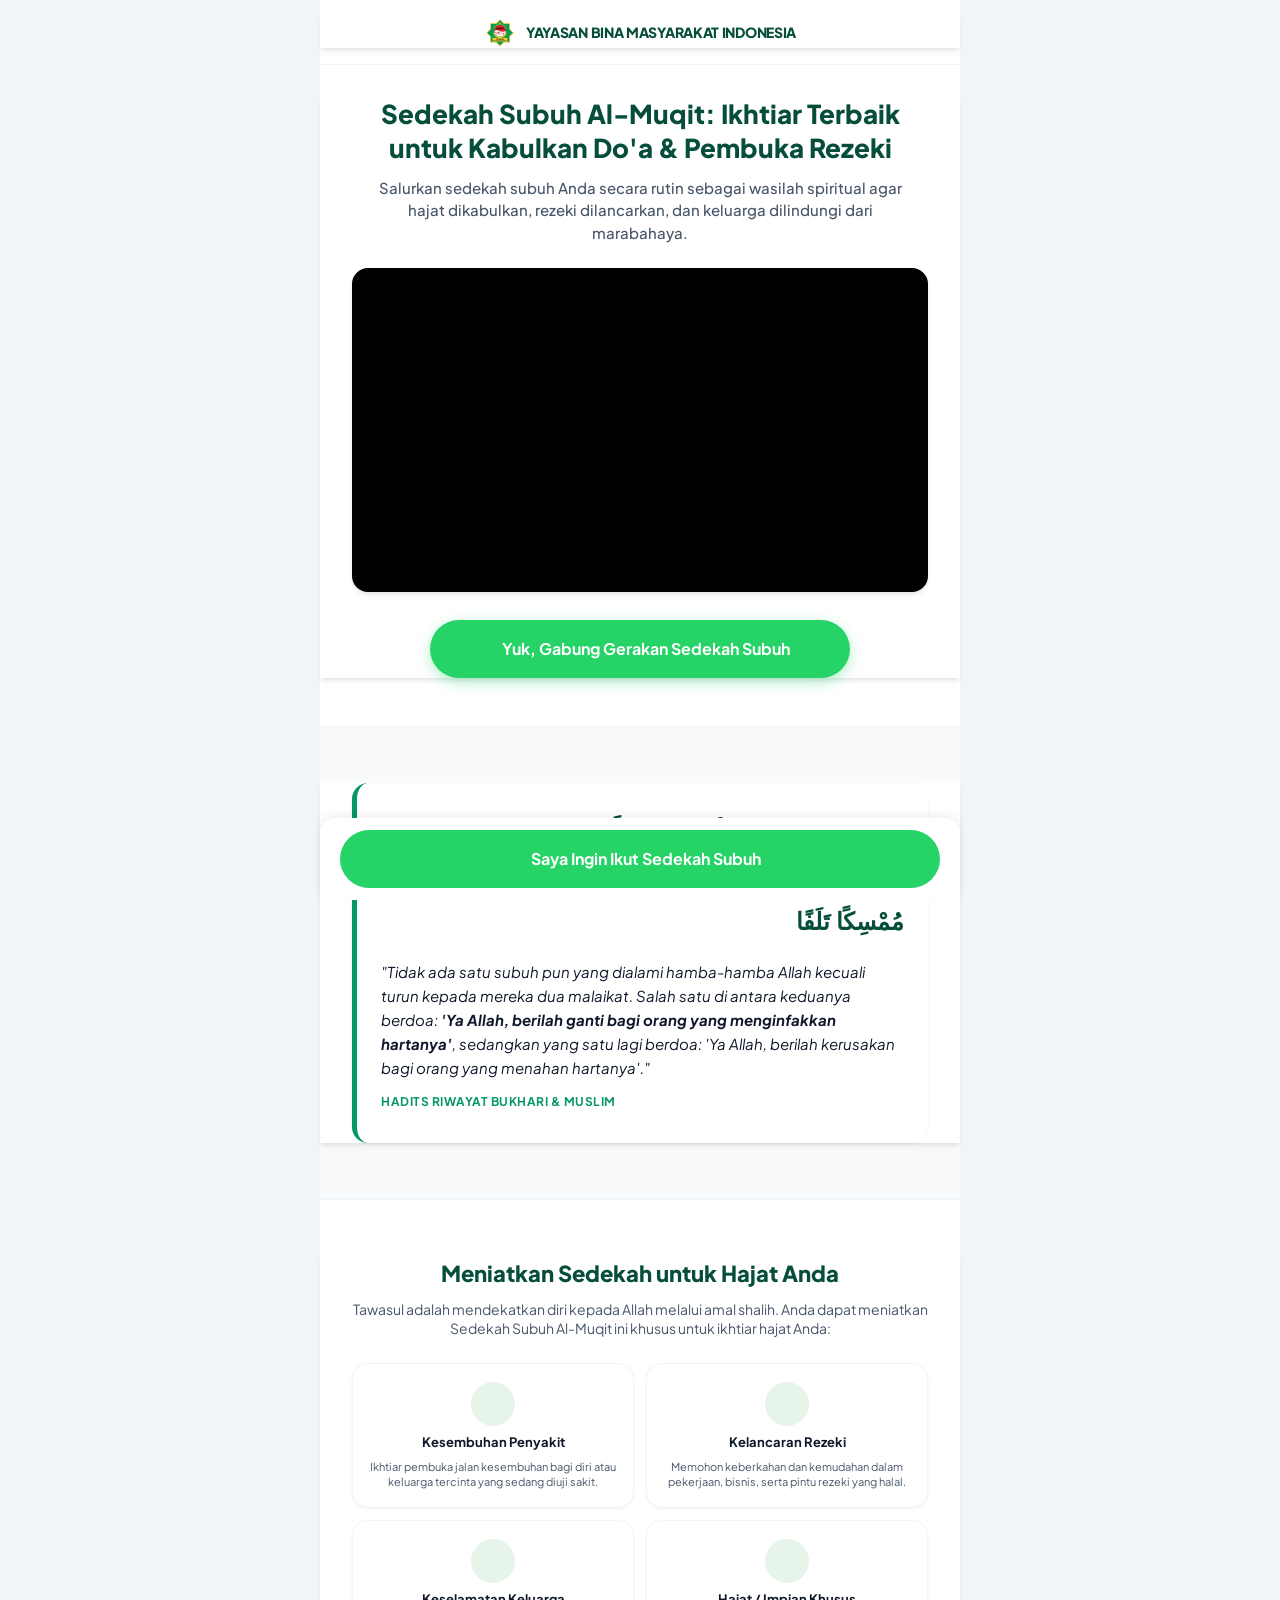
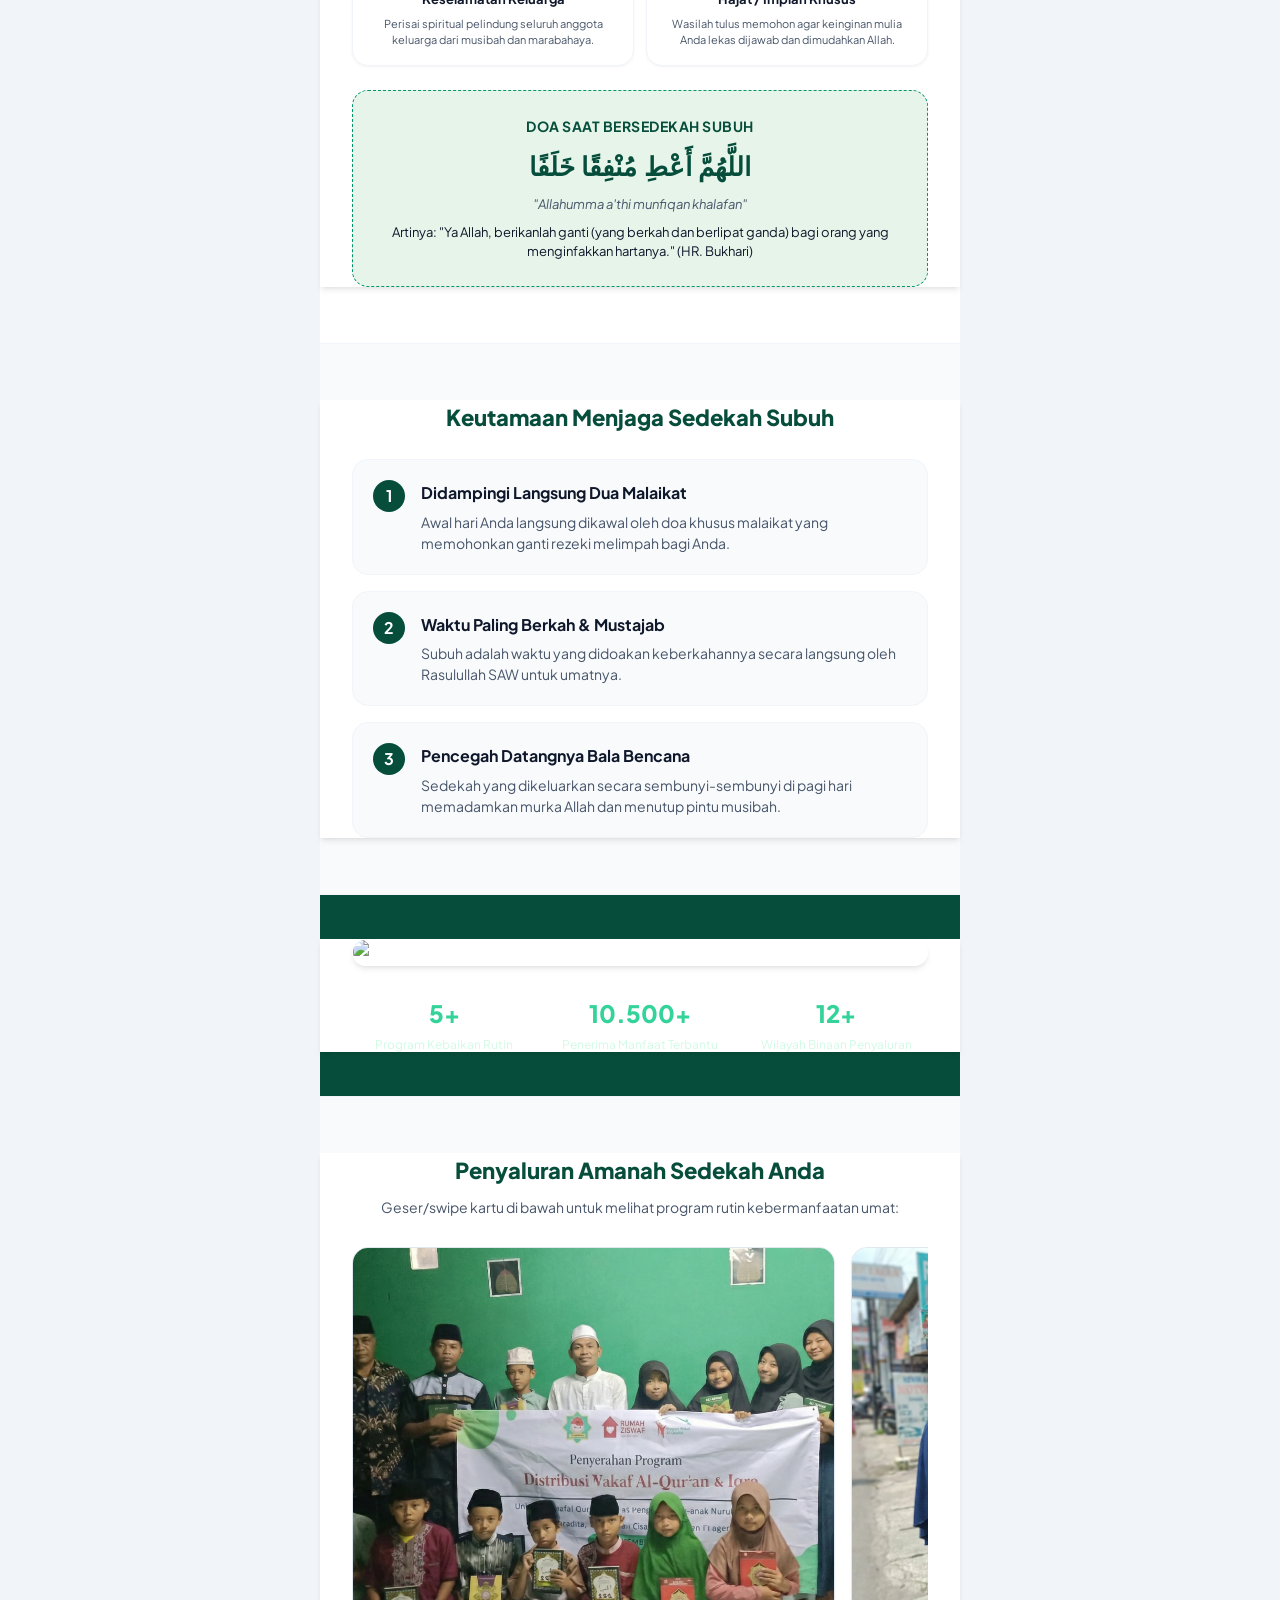
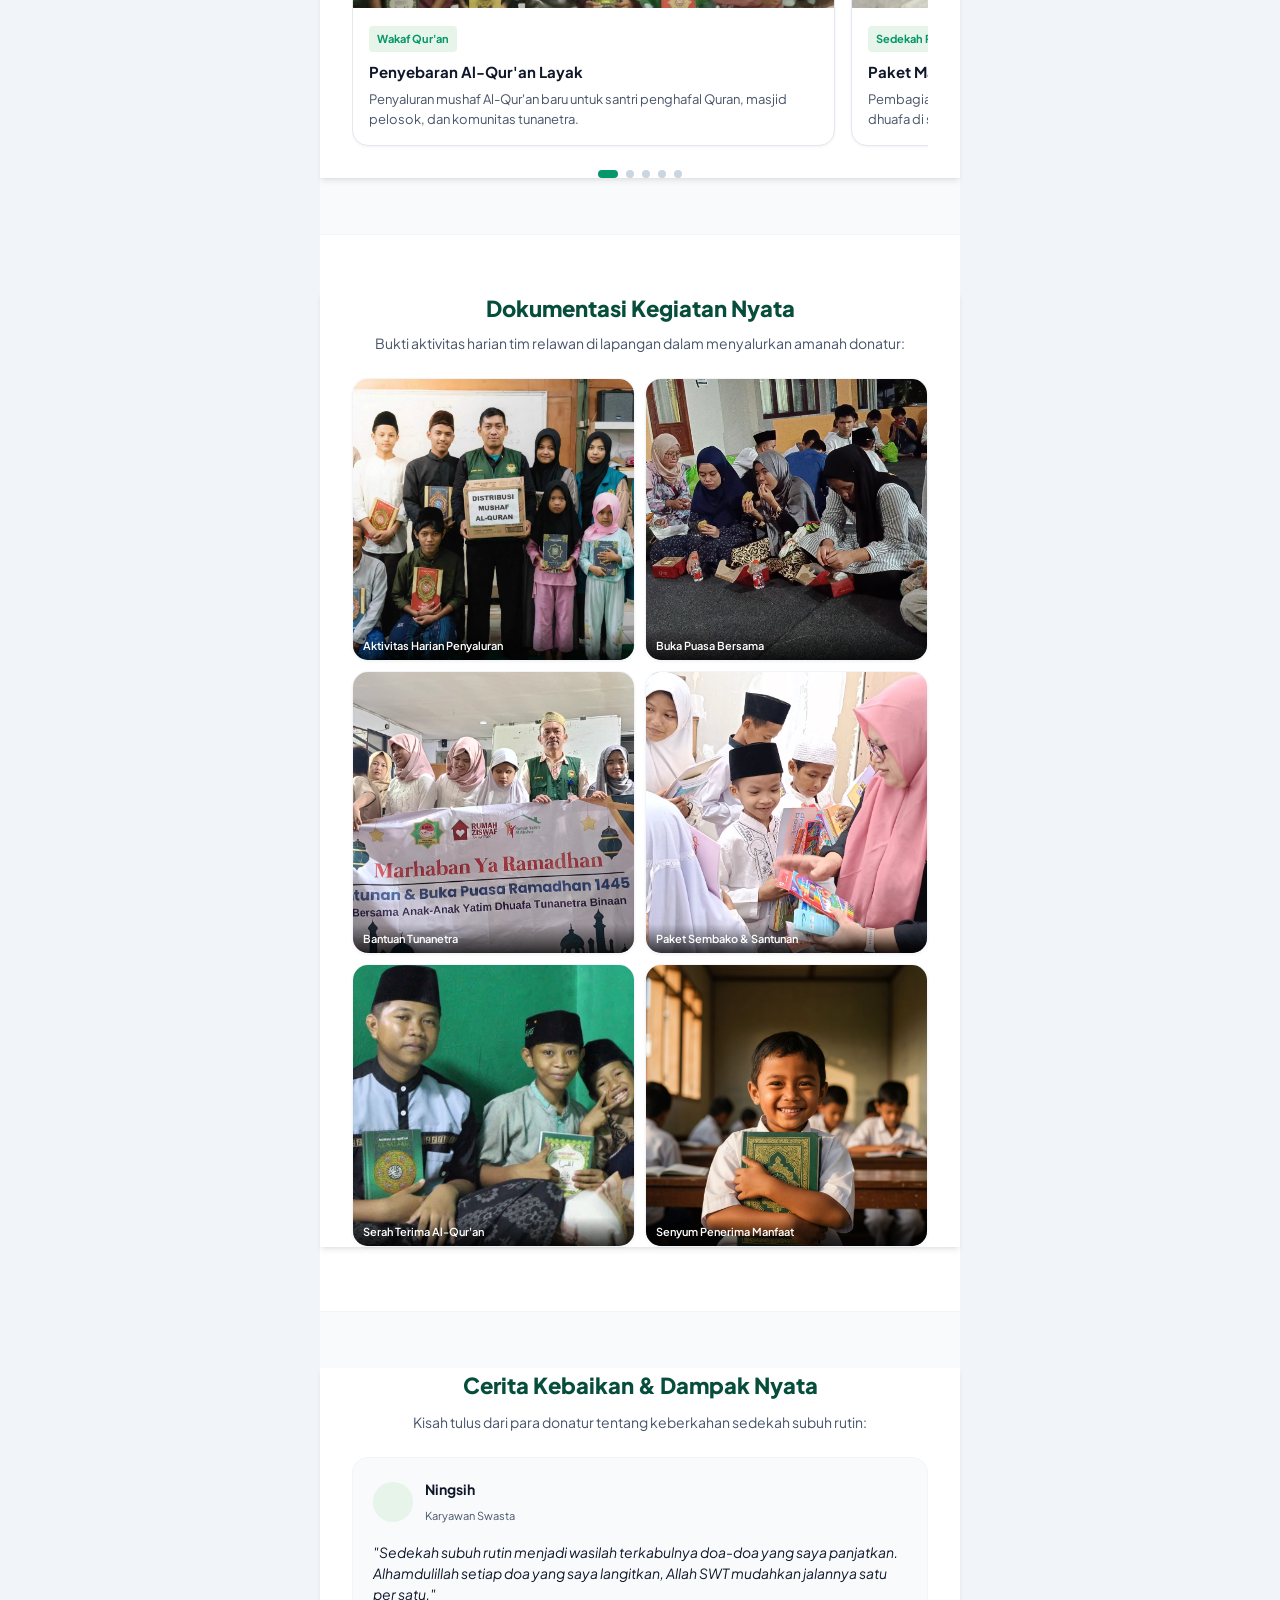
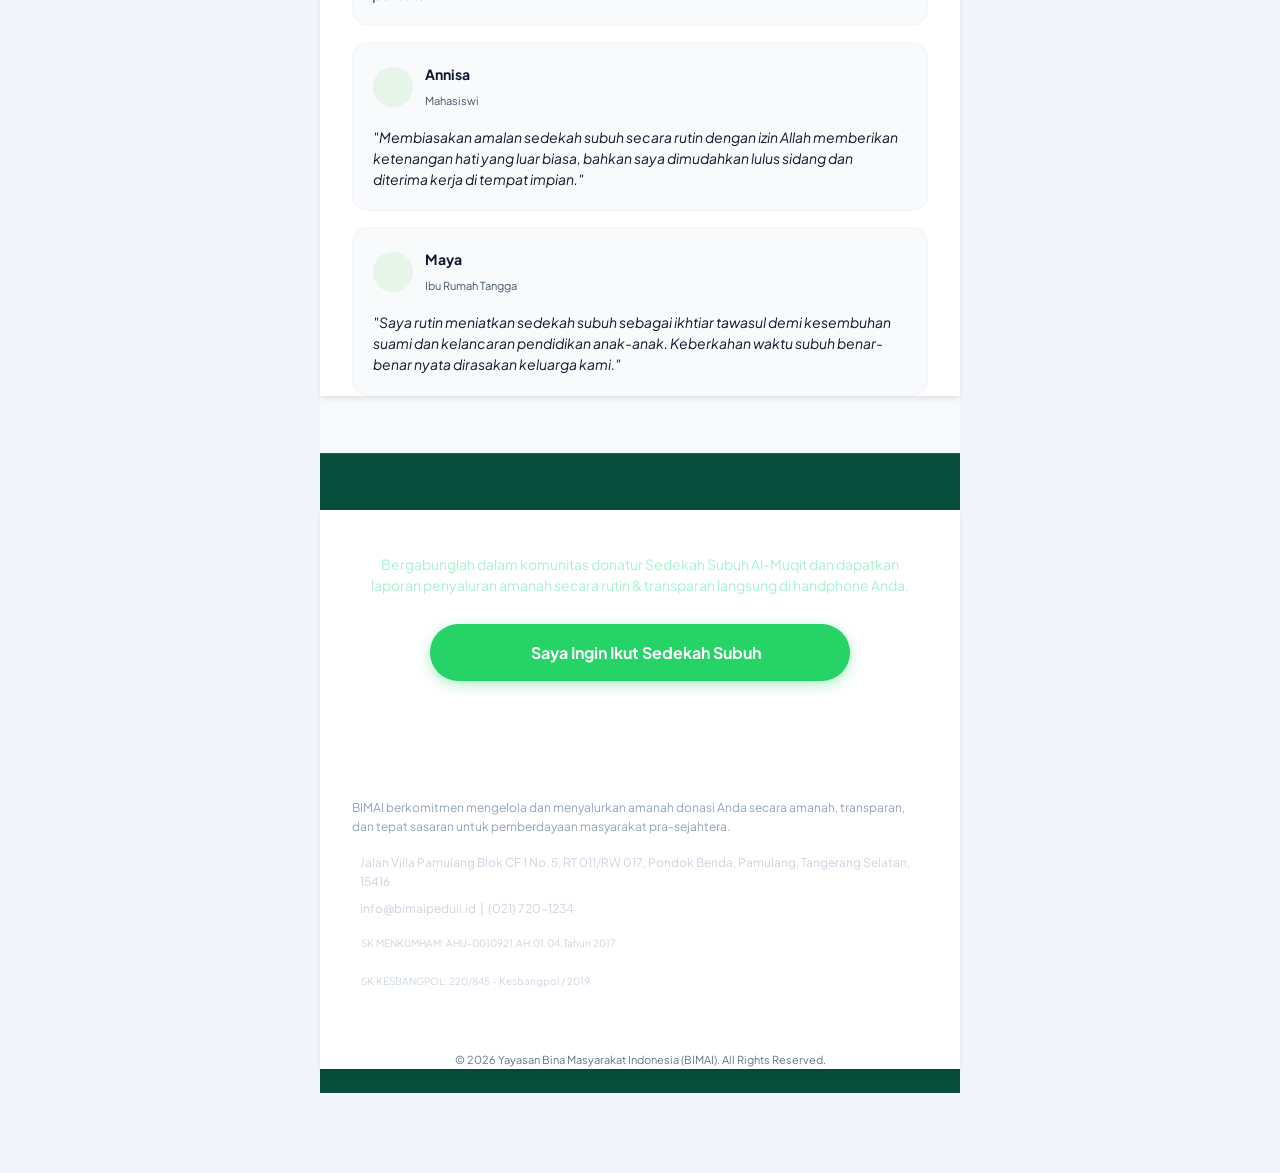
==== commit efac75e6: "Update" ====
--- a/index.html
+++ b/index.html
@@ -378,9 +378,10 @@
         <p class="footer-desc">BIMAI berkomitmen mengelola dan menyalurkan amanah donasi Anda secara amanah, transparan, dan tepat sasaran untuk pemberdayaan masyarakat pra-sejahtera.</p>
         
         <div class="footer-contact">
-          <p><i class="ri-map-pin-line"></i> <span>Gedung BIMAI, Jl. Raya Kebayoran Lama No. 12, Kebayoran Lama, Jakarta Selatan</span></p>
-          <p><i class="ri-mail-line"></i> <span>info@bimai.or.id &nbsp;|&nbsp; <i class="ri-phone-line"></i> (021) 720-1234</span></p>
-          <p class="legal-badge">SK Kemenkumham RI No: AHU-0012345.AH.01.04.Tahun 2024</p>
+          <p><i class="ri-map-pin-line"></i> <span>Jalan Villa Pamulang Blok CF 1 No. 5, RT 011/RW 017, Pondok Benda, Pamulang, Tangerang Selatan, 15416</span></p>
+          <p><i class="ri-mail-line"></i> <span>info@bimaipeduli.id &nbsp;|&nbsp; <i class="ri-phone-line"></i> (021) 720-1234</span></p>
+          <p class="legal-badge">SK MENKUMHAM: AHU-0010921.AH.01.04.Tahun 2017</p>
+          <p class="legal-badge">SK KESBANGPOL: 220/845 - Kesbangpol / 2019</p>
         </div>
       </div>
       
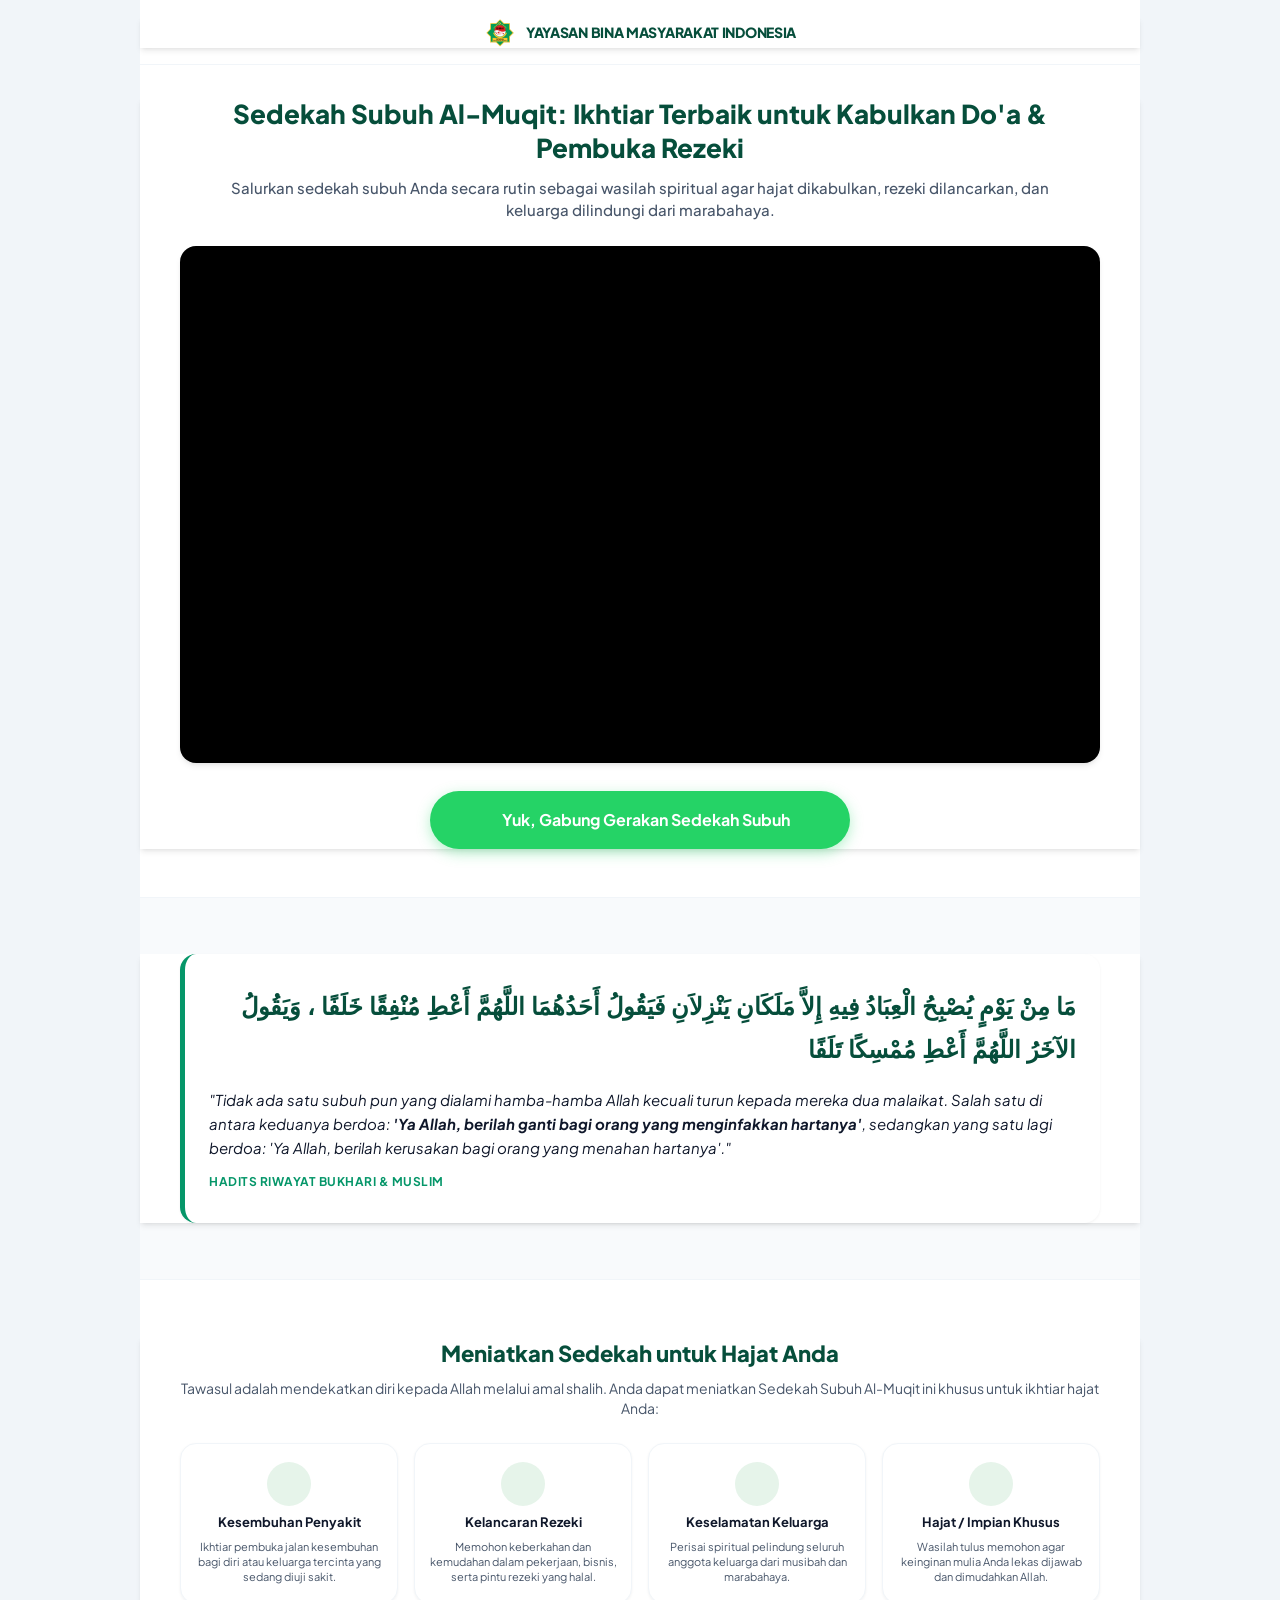
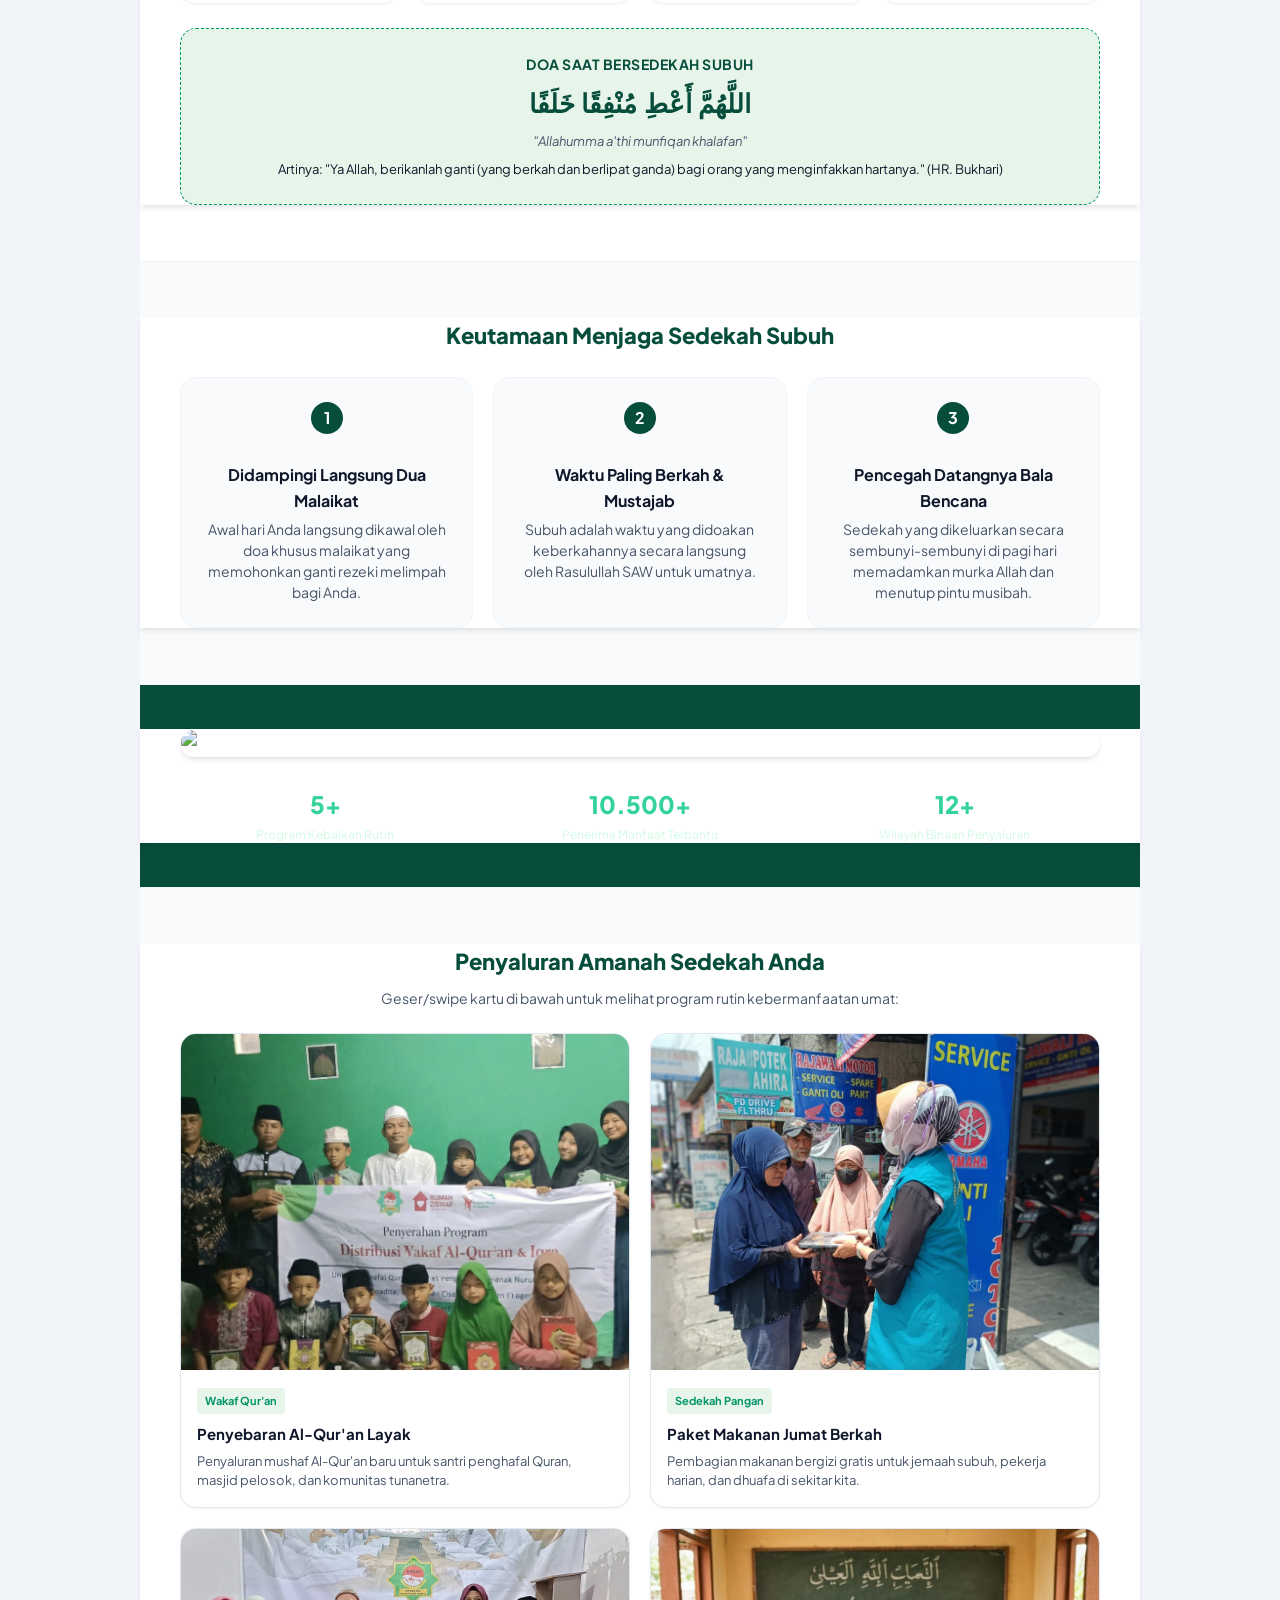
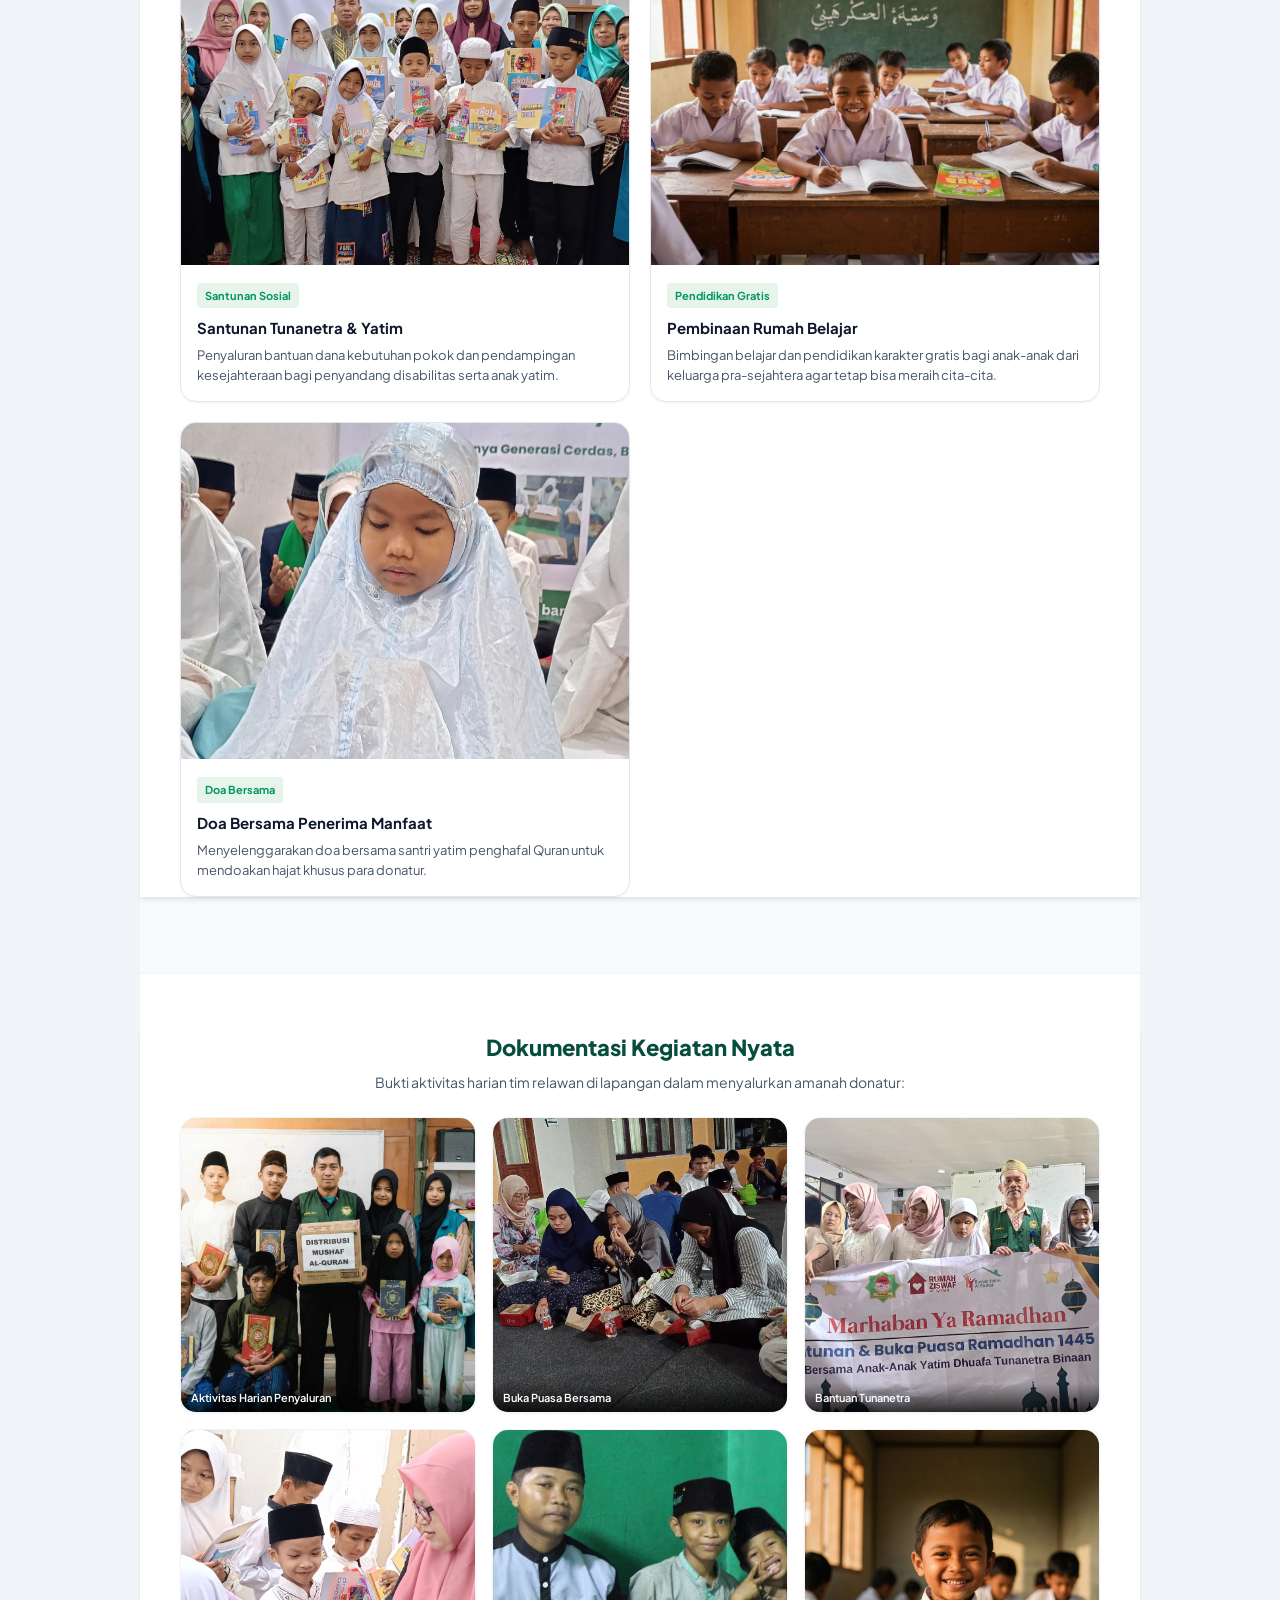
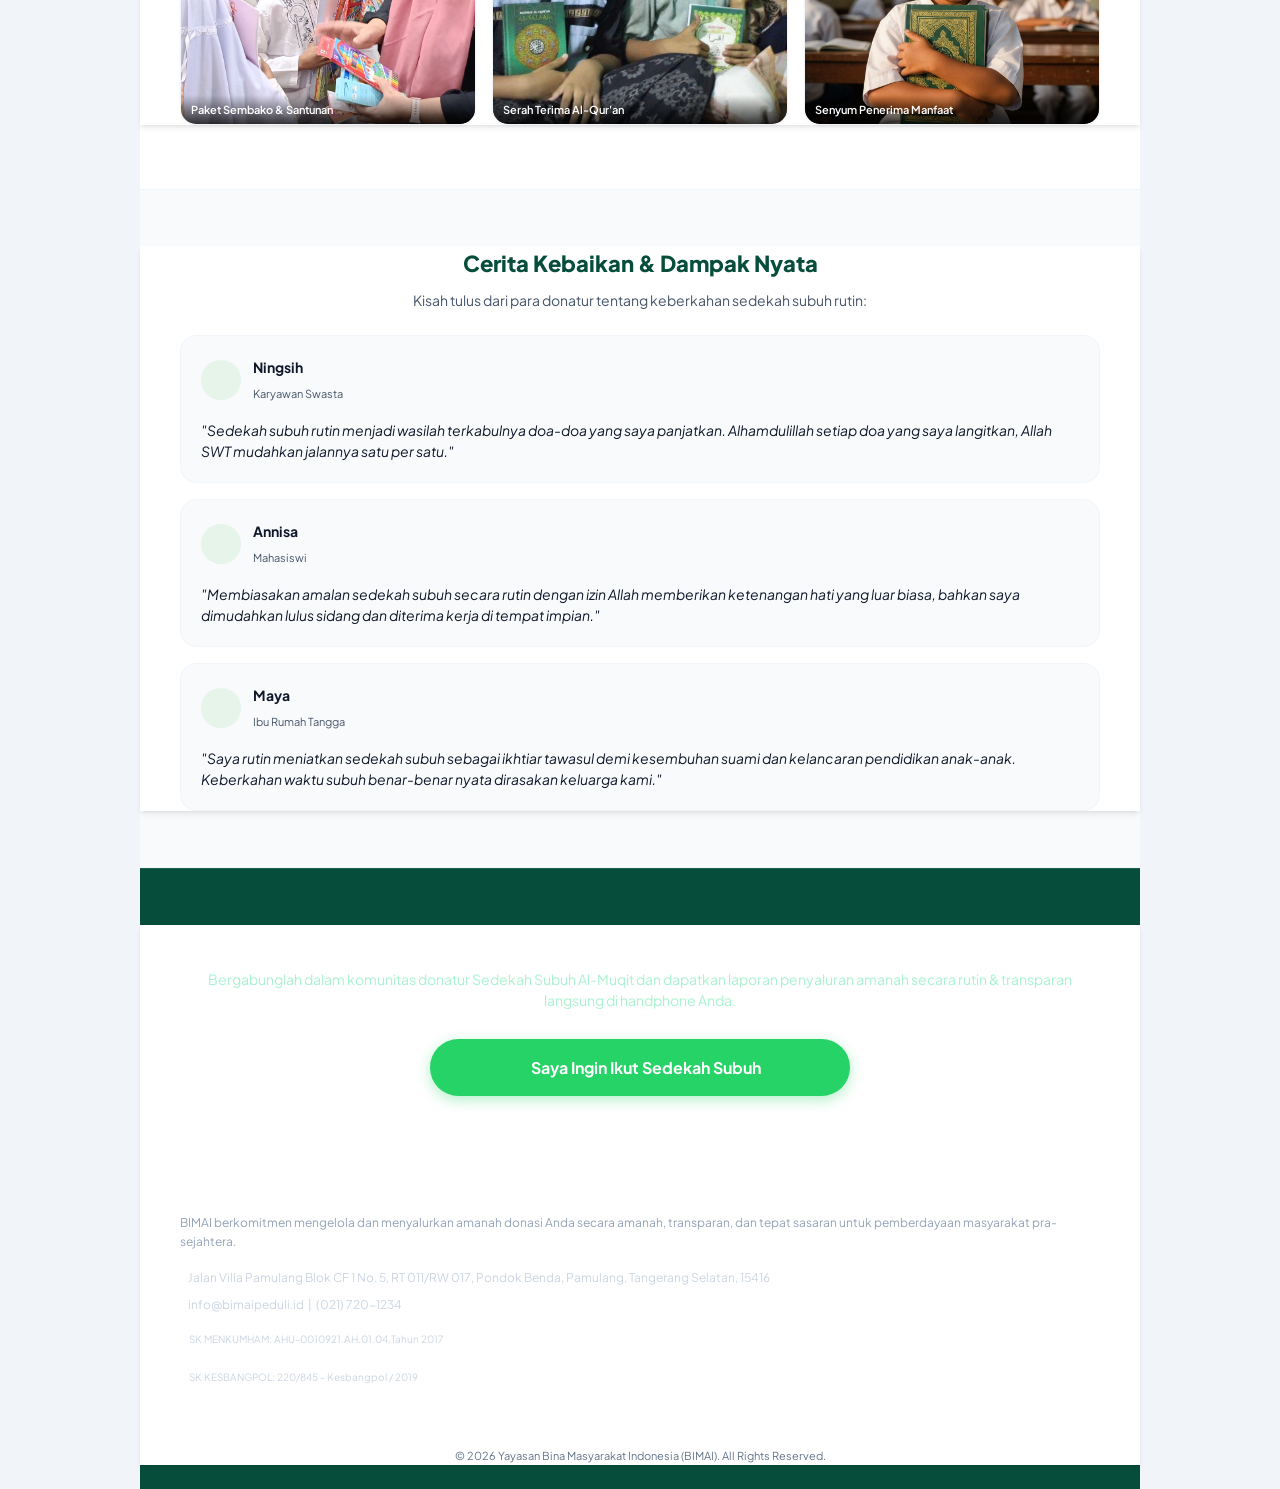
==== commit 61886064: "Fix Arabic text in dalil section - remove embedded Latin character" ====
--- a/index.html
+++ b/index.html
@@ -49,7 +49,7 @@
   <section class="dalil-section bg-alt">
     <div class="container">
       <div class="dalil-card">
-        <p class="dalil-arabic">مَا مِنْ يَوْmٍ يُصْبِحُ الْعِبَادُ فِيهِ إِلاَّ مَلَكَانِ يَنْزِلاَنِ فَيَقُولُ أَحَدُهُمَا اللَّهُمَّ أَعْطِ مُنْفِقًا خَلَفًا ، وَيَقُولُ الآخَرُ اللَّهُمَّ أَعْطِ مُمْسِكًا تَلَفًا</p>
+        <p class="dalil-arabic">مَا مِنْ يَوْمٍ يُصْبِحُ الْعِبَادُ فِيهِ إِلاَّ مَلَكَانِ يَنْزِلاَنِ فَيَقُولُ أَحَدُهُمَا اللَّهُمَّ أَعْطِ مُنْفِقًا خَلَفًا ، وَيَقُولُ الآخَرُ اللَّهُمَّ أَعْطِ مُمْسِكًا تَلَفًا</p>
         <p class="dalil-translation">
           "Tidak ada satu subuh pun yang dialami hamba-hamba Allah kecuali turun kepada mereka dua malaikat. Salah satu di antara keduanya berdoa: <strong>'Ya Allah, berilah ganti bagi orang yang menginfakkan hartanya'</strong>, sedangkan yang satu lagi berdoa: 'Ya Allah, berilah kerusakan bagi orang yang menahan hartanya'."
         </p>
--- a/style.css
+++ b/style.css
@@ -787,19 +787,79 @@
 @media (min-width: 641px) {
   body {
     background-color: #f1f5f9;
+    padding-bottom: 0; /* Remove bottom padding since floating CTA is hidden */
   }
   .container {
     background: var(--bg-white);
     box-shadow: var(--shadow-md);
-    padding: 0 32px;
+    padding: 0 40px;
+    max-width: 1000px;
   }
   .brand-header, section, .bottom-area {
-    max-width: 640px;
+    max-width: 1000px;
     margin: 0 auto;
   }
+  
+  /* Hide floating CTA on desktop */
   .floating-cta {
-    max-width: 640px;
-    margin: 0 auto;
-    border-radius: 16px 16px 0 0;
-  }
-}
+    display: none;
+  }
+  
+  /* Expand grids on desktop */
+  .wasilah-grid {
+    grid-template-columns: repeat(4, 1fr);
+    gap: 16px;
+  }
+  
+  .activity-grid {
+    grid-template-columns: repeat(3, 1fr);
+    gap: 16px;
+  }
+  
+  /* Gallery carousel to grid on desktop */
+  .gallery-carousel {
+    display: grid;
+    grid-template-columns: repeat(2, 1fr);
+    overflow-x: visible;
+    gap: 20px;
+    padding: 0;
+    margin-bottom: 20px;
+  }
+  
+  .gallery-carousel .gallery-item {
+    flex: none;
+    margin: 0;
+  }
+  
+  /* Hide carousel dots on desktop */
+  .carousel-dots {
+    display: none;
+  }
+  
+  /* Stats grid improvement */
+  .stats-grid {
+    gap: 24px;
+  }
+  
+  /* Benefit list on desktop */
+  .benefit-list {
+    display: grid;
+    grid-template-columns: repeat(3, 1fr);
+    gap: 20px;
+  }
+  
+  .benefit-item {
+    flex-direction: column;
+    text-align: center;
+    padding: 24px;
+  }
+  
+  .benefit-number {
+    margin: 0 auto 12px auto;
+  }
+  
+  .benefit-text h3,
+  .benefit-text p {
+    text-align: center;
+  }
+}
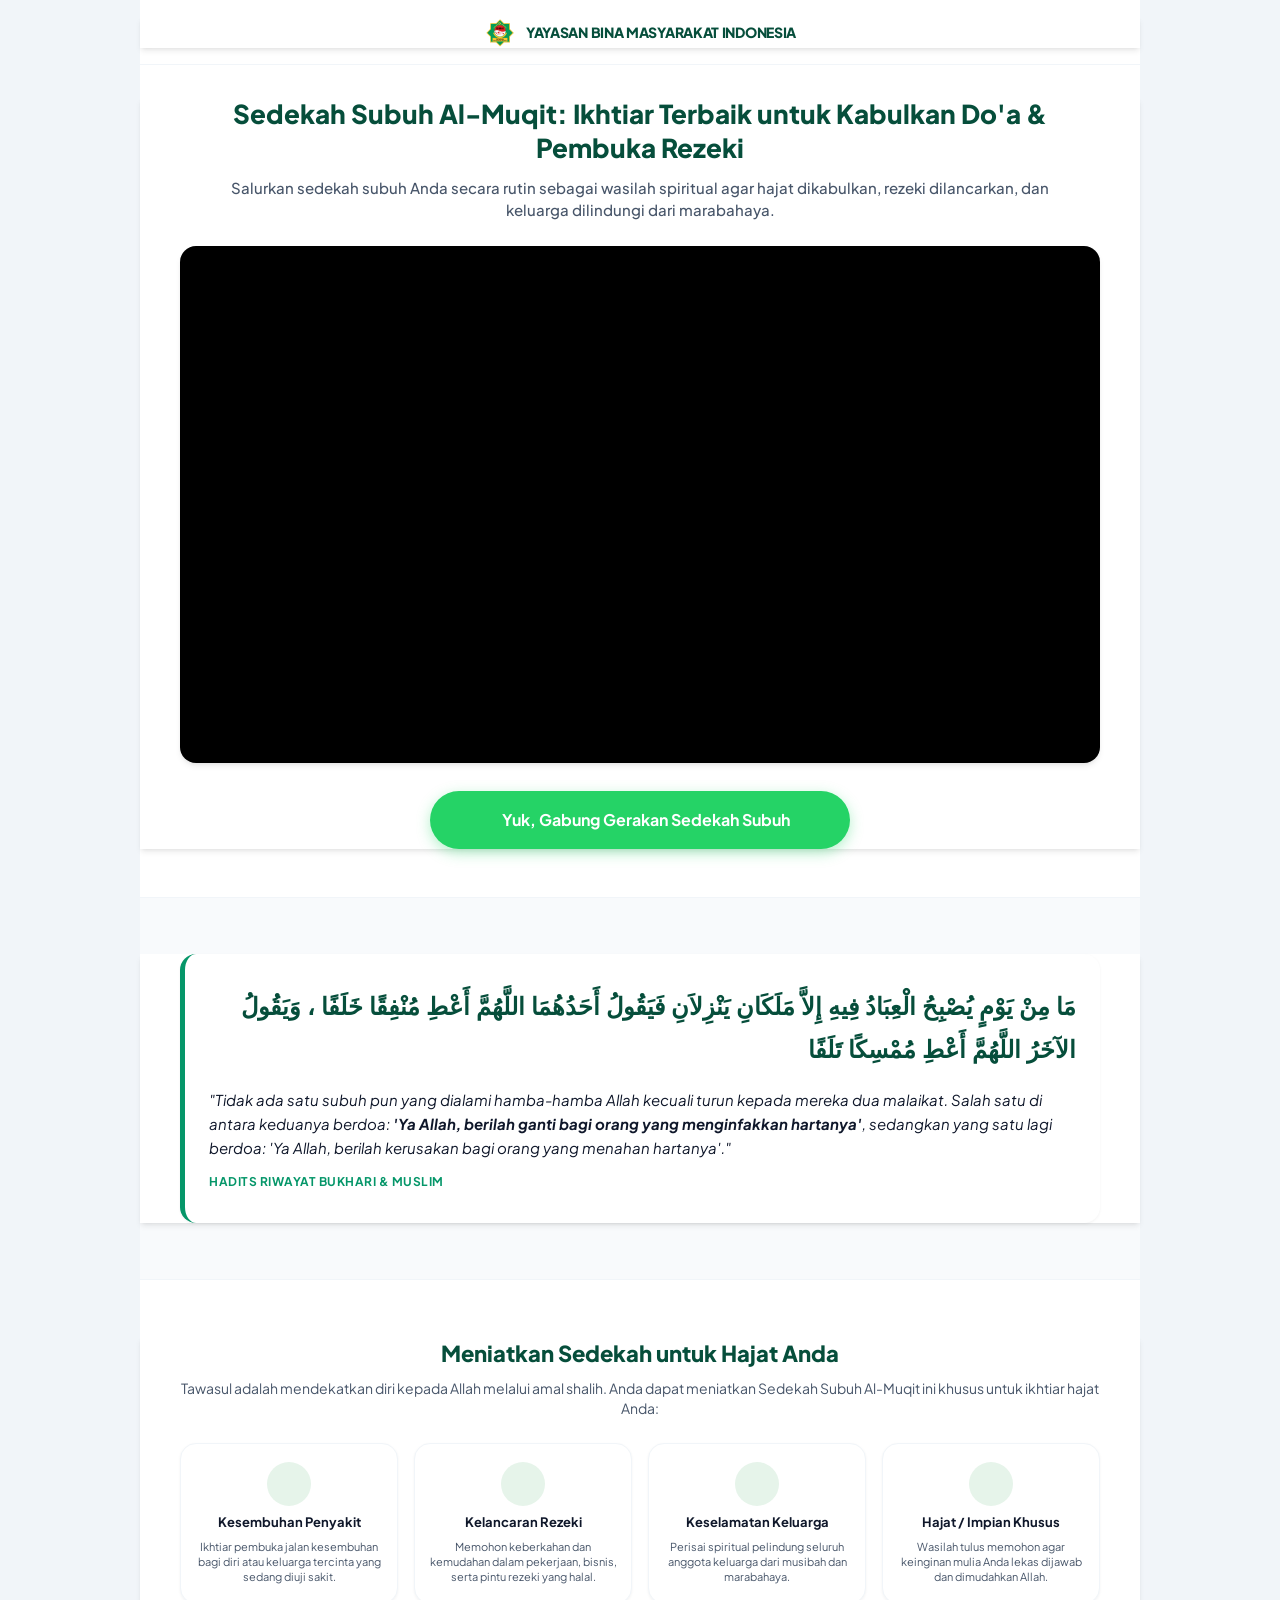
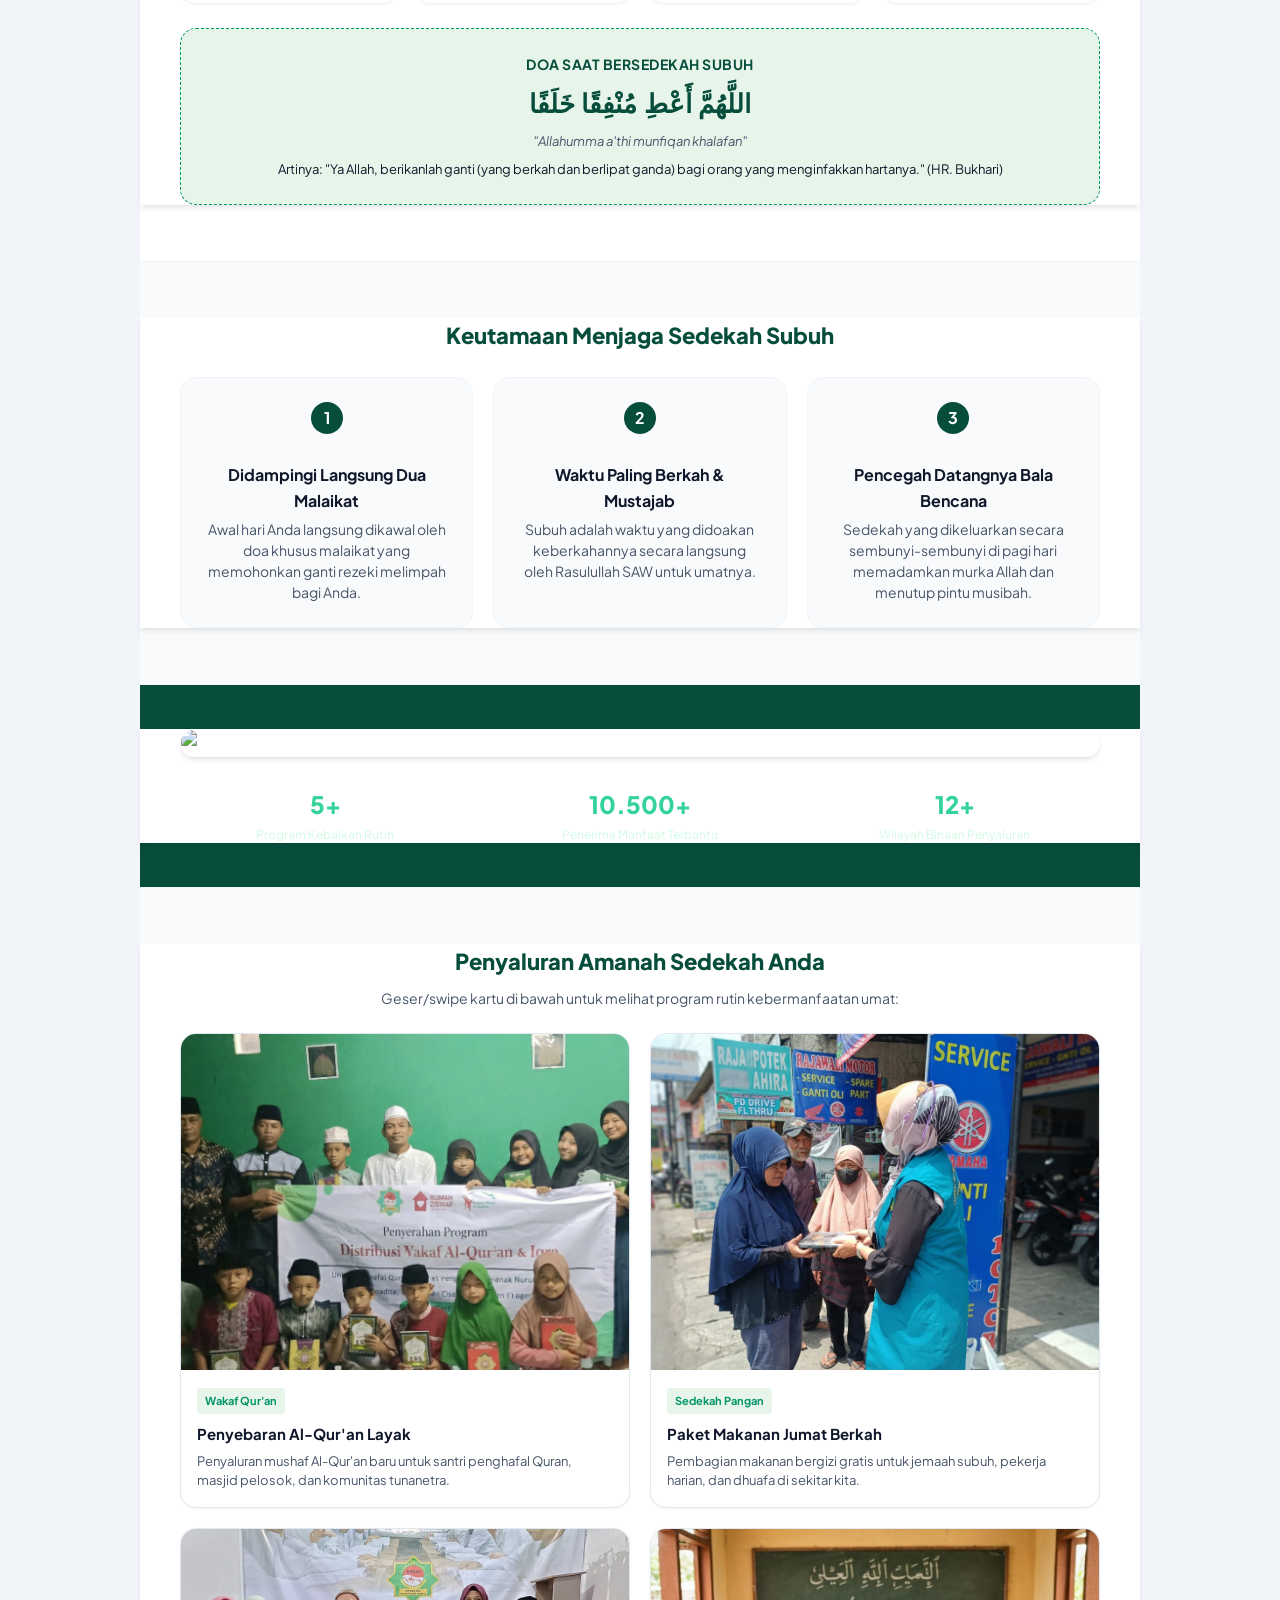
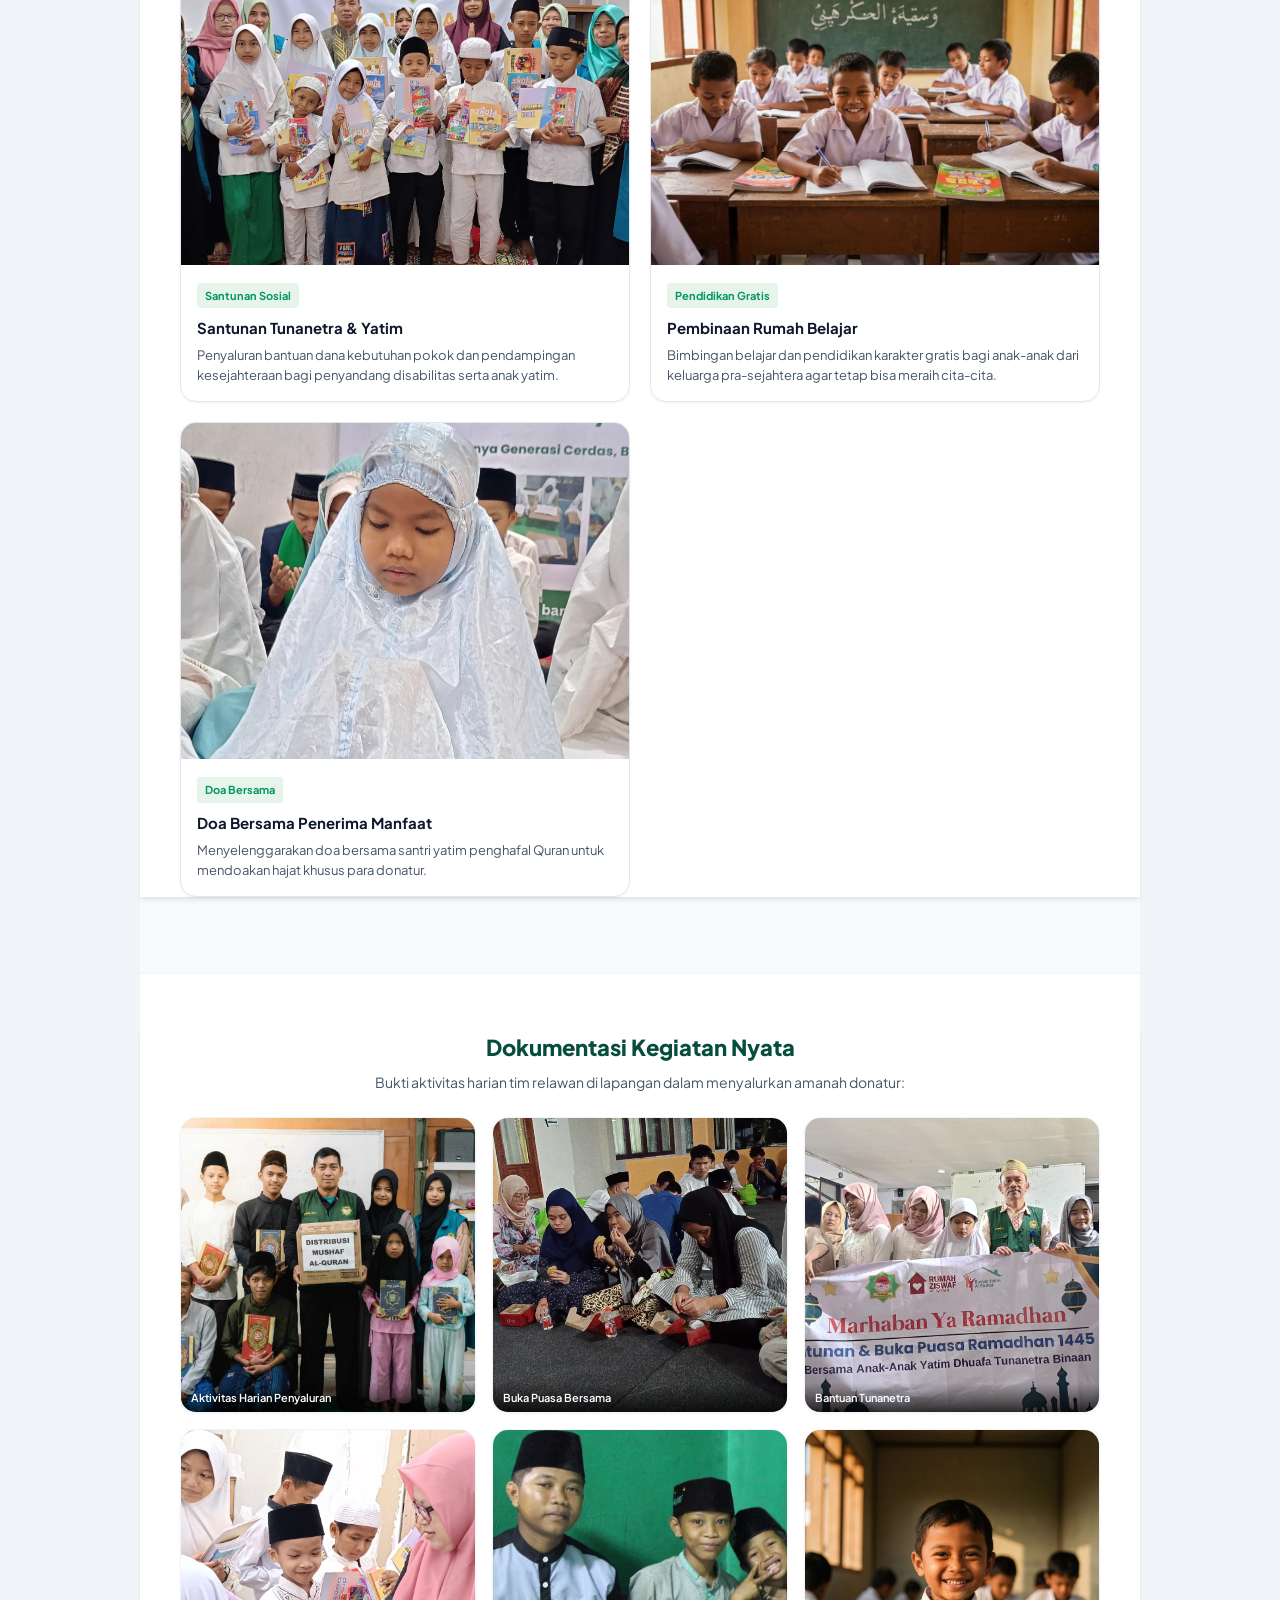
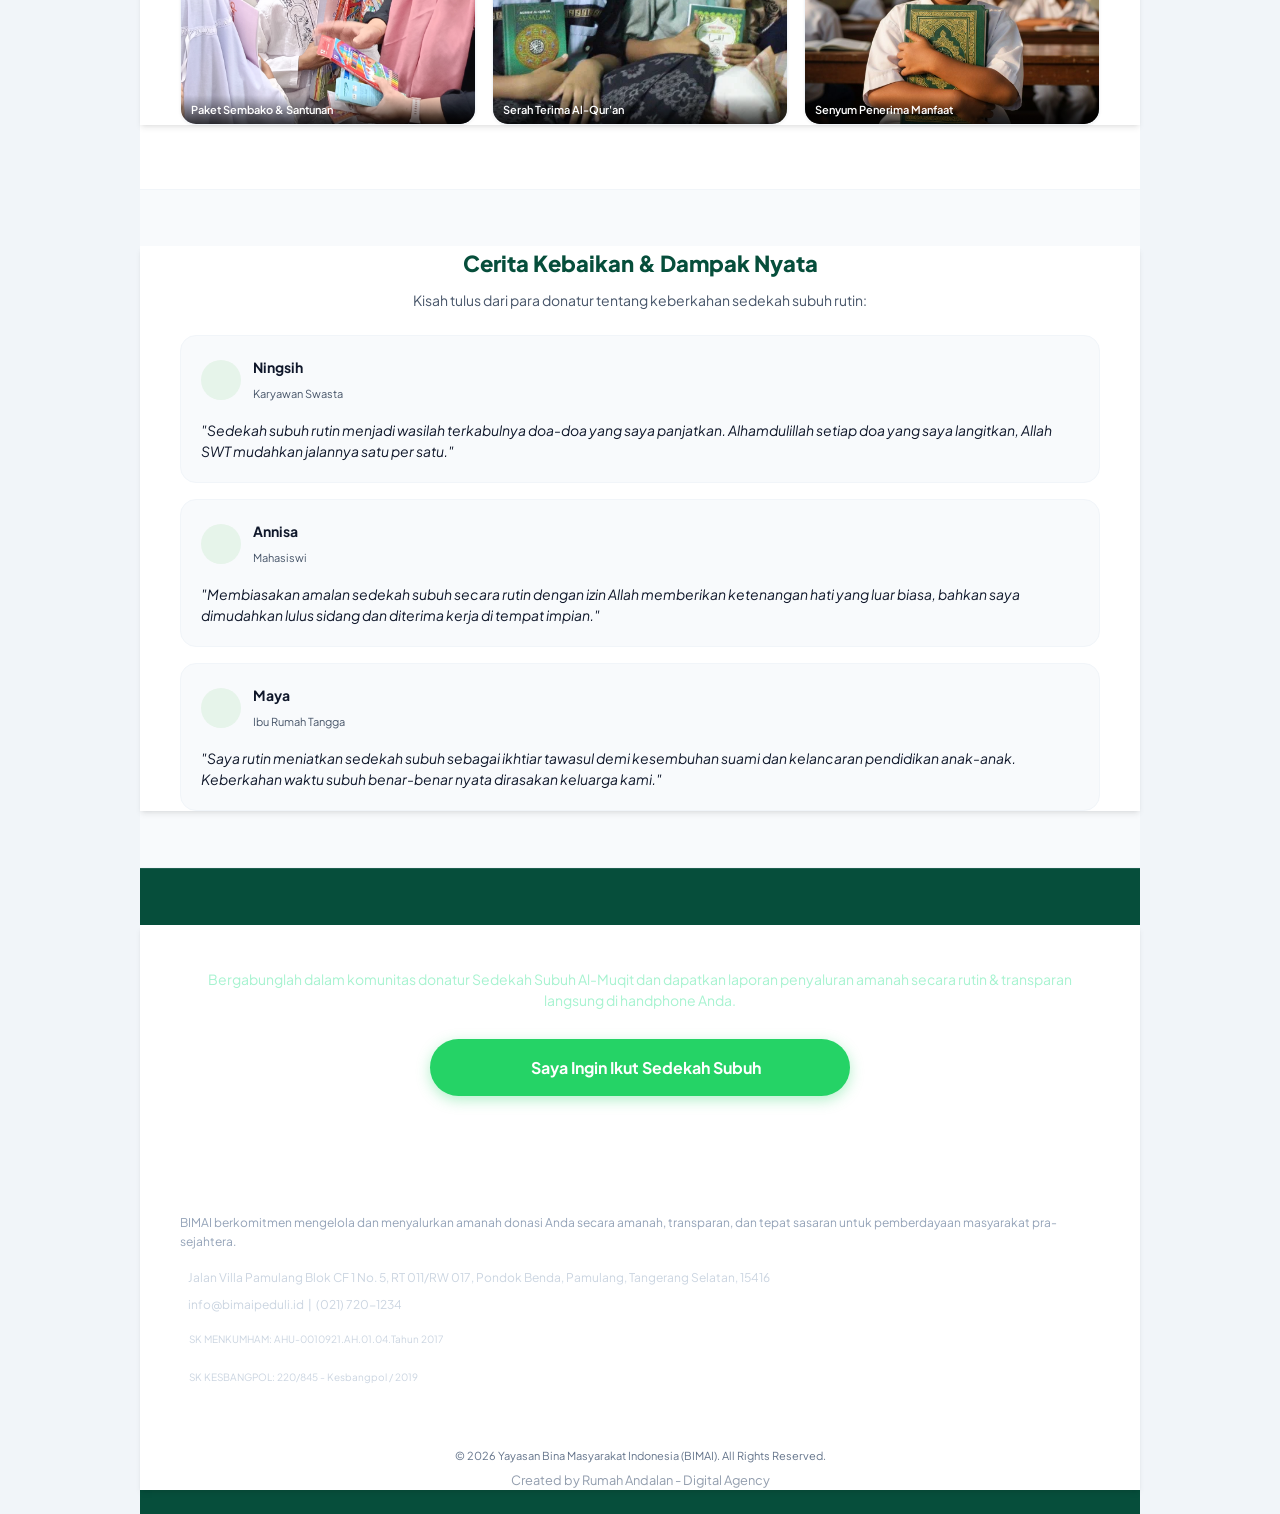
==== commit b5724541: "feat: add agency credit to footer" ====
--- a/index.html
+++ b/index.html
@@ -387,6 +387,7 @@
       
       <div class="footer-copyright text-center">
         <p>&copy; 2026 Yayasan Bina Masyarakat Indonesia (BIMAI). All Rights Reserved.</p>
+        <p style="font-size: 0.8rem; opacity: 0.7; margin-top: 5px;">Created by Rumah Andalan - Digital Agency</p>
       </div>
       
     </div>
